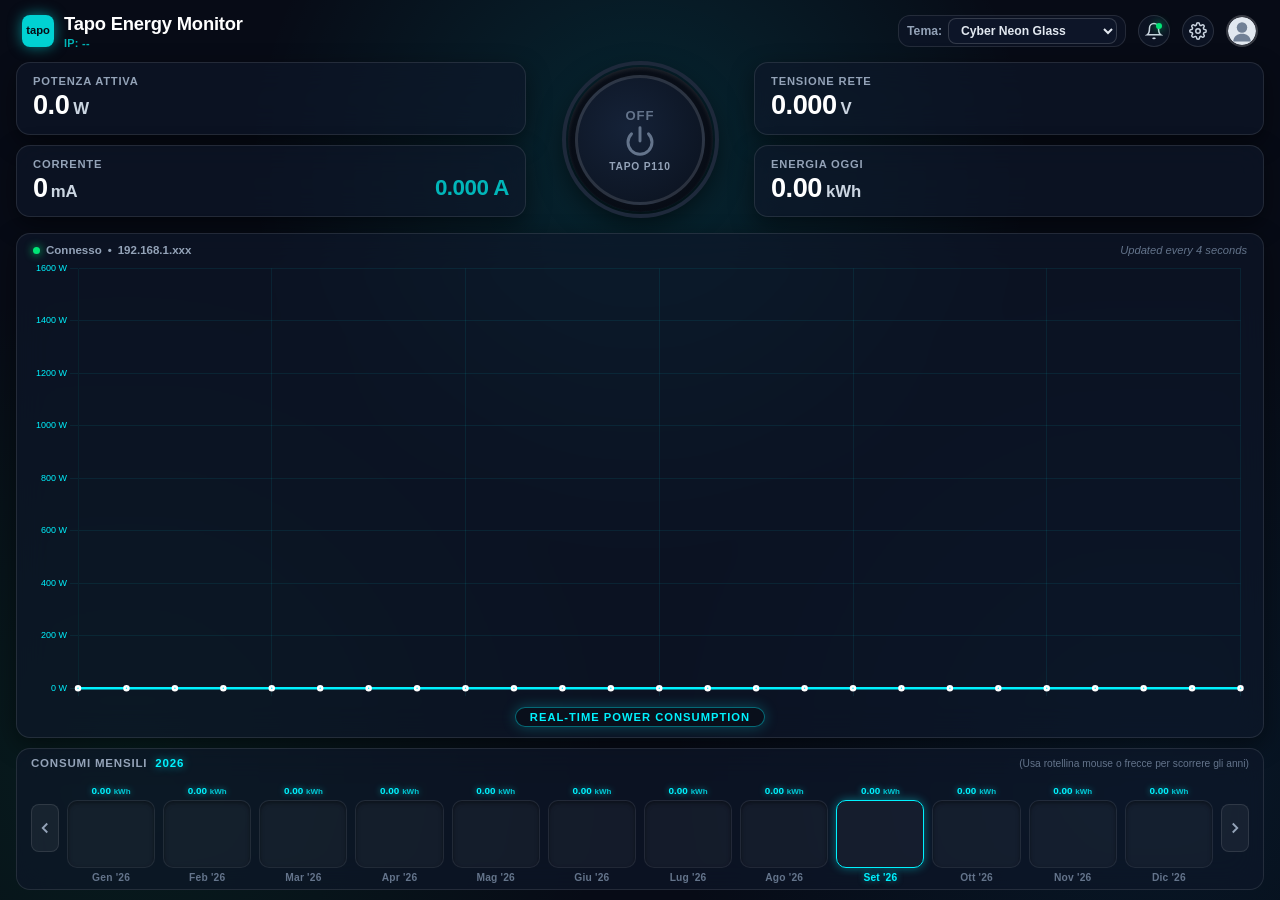
==== static/index.html @ 3bbeb575 "Prima versione del software" ====
<!DOCTYPE html>
<html lang="it">
<head>
  <meta charset="UTF-8">
  <meta name="viewport" content="width=device-width, initial-scale=1.0">
  <title>Tapo P110 Control Center</title>
  <link rel="icon" type="image/x-icon" href="/Icona/icon.ico">
  <!-- Base Layout & Reset Styles -->
  <link rel="stylesheet" href="/static/css/base.css">
  <!-- Active Dynamic Theme CSS -->
  <link id="themeStylesheet" rel="stylesheet" href="/static/css/theme-cyber.css">
  <script src="/static/js/chart.umd.min.js"></script>
</head>
<body data-theme="cyber">

  <!-- =========================================================================
       VIEW 1: CYBER NEON GLASSMORPHISM (Identico allo Screenshot 1)
       ========================================================================= -->
  <div id="view-cyber" class="theme-view active">
    <!-- Header -->
    <header class="cyber-header">
      <div class="cyber-brand">
        <div class="cyber-logo-badge">
          <svg viewBox="0 0 40 40" class="tapo-logo-svg">
            <rect width="40" height="40" rx="10" fill="#00d2d3"/>
            <text x="50%" y="58%" text-anchor="middle" fill="#070a14" font-family="'Segoe UI', sans-serif" font-weight="900" font-size="14">tapo</text>
          </svg>
        </div>
        <div class="cyber-brand-text">
          <h1 class="cyber-brand-title">Tapo Energy Monitor</h1>
          <span class="cyber-header-ip ip-text">IP: --</span>
        </div>
      </div>

      <div class="cyber-header-right">
        <!-- Theme Switcher -->
        <div class="theme-pill-select">
          <span>Tema:</span>
          <select class="select-theme-dropdown" data-role="theme-selector">
            <option value="cyber" selected>Cyber Neon Glass</option>
            <option value="fluent">Windows 11 Mica</option>
            <option value="cockpit">Pro Cockpit High-Tech</option>
          </select>
        </div>

        <!-- Notification Bell -->
        <div class="header-icon-btn" title="Notifiche">
          <svg width="18" height="18" viewBox="0 0 24 24" fill="none" stroke="currentColor" stroke-width="2">
            <path d="M18 8A6 6 0 0 0 6 8c0 7-3 9-3 9h18s-3-2-3-9"></path>
            <path d="M13.73 21a2 2 0 0 1-3.46 0"></path>
          </svg>
          <span class="cyber-bell-dot"></span>
        </div>

        <!-- Settings Cog -->
        <button class="header-icon-btn btn-trigger-settings" title="Impostazioni Presa Tapo">
          <svg width="18" height="18" viewBox="0 0 24 24" fill="none" stroke="currentColor" stroke-width="2">
            <circle cx="12" cy="12" r="3"></circle>
            <path d="M19.4 15a1.65 1.65 0 0 0 .33 1.82l.06.06a2 2 0 0 1 0 2.83 2 2 0 0 1-2.83 0l-.06-.06a1.65 1.65 0 0 0-1.82-.33 1.65 1.65 0 0 0-1 1.51V21a2 2 0 0 1-2 2 2 2 0 0 1-2-2v-.09A1.65 1.65 0 0 0 9 19.4a1.65 1.65 0 0 0-1.82.33l-.06.06a2 2 0 0 1-2.83 0 2 2 0 0 1 0-2.83l.06-.06a1.65 1.65 0 0 0 .33-1.82 1.65 1.65 0 0 0-1.51-1H3a2 2 0 0 1-2-2 2 2 0 0 1 2-2h.09A1.65 1.65 0 0 0 4.6 9a1.65 1.65 0 0 0-.33-1.82l-.06-.06a2 2 0 0 1 0-2.83 2 2 0 0 1 2.83 0l.06.06a1.65 1.65 0 0 0 1.82.33H9a1.65 1.65 0 0 0 1-1.51V3a2 2 0 0 1 2-2 2 2 0 0 1 2 2v.09a1.65 1.65 0 0 0 1 1.51 1.65 1.65 0 0 0 1.82-.33l.06-.06a2 2 0 0 1 2.83 0 2 2 0 0 1 0 2.83l-.06.06a1.65 1.65 0 0 0-.33 1.82V9a1.65 1.65 0 0 0 1.51 1H21a2 2 0 0 1 2 2 2 2 0 0 1-2 2h-.09a1.65 1.65 0 0 0-1.51 1z"></path>
          </svg>
        </button>

        <!-- User Avatar -->
        <div class="cyber-avatar-circle" title="Utente Tapo">
          <svg viewBox="0 0 32 32" width="28" height="28">
            <circle cx="16" cy="16" r="16" fill="#e2e8f0"/>
            <circle cx="16" cy="12" r="6" fill="#718096"/>
            <path d="M6 28 c0 -6 5 -9 10 -9 s10 3 10 9" fill="#718096"/>
          </svg>
        </div>
      </div>
    </header>

    <!-- Main Dashboard Container -->
    <div class="cyber-main-body">
      <!-- Top Control Row: 2 Cards Left, Center Big Power Knob, 2 Cards Right -->
      <section class="cyber-hero-row">
        <!-- Left 2 Cards Stacked -->
        <div class="cyber-metric-stack">
          <div class="cyber-card">
            <div class="cyber-card-label">POTENZA ATTIVA</div>
            <div class="cyber-card-val-row">
              <span class="cyber-card-number val-power">0.0</span>
              <span class="cyber-card-unit">W</span>
            </div>
          </div>
          <div class="cyber-card">
            <div class="cyber-card-label">CORRENTE</div>
            <div class="cyber-card-dual-row">
              <div class="cyber-card-half">
                <span class="cyber-card-number val-current-ma">0</span>
                <span class="cyber-card-unit">mA</span>
              </div>
              <div class="cyber-card-half cyber-card-half-right">
                <span class="cyber-card-number val-current-amp">0.000 A</span>
              </div>
            </div>
          </div>
        </div>

        <!-- Center Stage: Big Circular Neon Dial -->
        <div class="cyber-dial-container">
          <div class="cyber-dial-outer" id="cyberDialOuter">
            <div class="cyber-dial-glow-ring"></div>
            <button class="cyber-dial-btn btn-power-toggle" aria-label="Accendi Spegni Presa">
              <div class="cyber-dial-state-text power-state-label">OFF</div>
              <svg class="cyber-dial-power-svg" viewBox="0 0 24 24">
                <path d="M18.36 6.64a9 9 0 1 1-12.73 0"></path>
                <line x1="12" y1="2" x2="12" y2="12"></line>
              </svg>
              <div class="cyber-dial-device-name device-name-display">TAPO P110</div>
            </button>
          </div>
        </div>

        <!-- Right 2 Cards Stacked -->
        <div class="cyber-metric-stack">
          <div class="cyber-card">
            <div class="cyber-card-label">TENSIONE RETE</div>
            <div class="cyber-card-val-row">
              <span class="cyber-card-number val-voltage">0.000</span>
              <span class="cyber-card-unit">V</span>
            </div>
          </div>
          <div class="cyber-card">
            <div class="cyber-card-label">ENERGIA OGGI</div>
            <div class="cyber-card-val-row">
              <span class="cyber-card-number val-energy-today">0.00</span>
              <span class="cyber-card-unit">kWh</span>
            </div>
          </div>
        </div>
      </section>

      <!-- Middle: Real-time Fluorescent Undulating Waveform -->
      <section class="cyber-waveform-section">
        <div class="cyber-waveform-meta">
          <span class="cyber-sub-status"><span class="cyber-pulse-dot"></span> <span class="conn-text">Connesso</span> • <span class="ip-text">192.168.1.xxx</span></span>
          <span class="cyber-update-hint">Updated every 4 seconds</span>
        </div>
        <div class="cyber-chart-wrapper">
          <canvas id="cyberWaveformCanvas"></canvas>
        </div>
        <div class="cyber-badge-center-row">
          <div class="cyber-center-pill">REAL-TIME POWER CONSUMPTION</div>
        </div>
      </section>

      <!-- Bottom: 12-Month Glowing Glass Pillar Bar Chart -->
      <section class="cyber-months-section">
        <div class="cyber-months-top-row">
          <div class="cyber-months-title">
            <span>CONSUMI MENSILI</span>
            <span id="cyberYearDisplay">2026</span>
          </div>
          <span class="cyber-scroll-hint">(Usa rotellina mouse o frecce per scorrere gli anni)</span>
        </div>
        <div class="cyber-months-body">
          <button class="cyber-nav-chevron btn-cyber-year-prev" id="btnCyberYearPrev" title="Anno Precedente">
            <svg width="18" height="18" viewBox="0 0 24 24" fill="none" stroke="currentColor" stroke-width="2.5"><polyline points="15 18 9 12 15 6"></polyline></svg>
          </button>

          <div class="cyber-pillars-grid" id="cyberMonthPillars">
            <!-- 12 Months rendered dynamically via JS -->
          </div>

          <button class="cyber-nav-chevron btn-cyber-year-next" id="btnCyberYearNext" title="Anno Successivo">
            <svg width="18" height="18" viewBox="0 0 24 24" fill="none" stroke="currentColor" stroke-width="2.5"><polyline points="9 18 15 12 9 6"></polyline></svg>
          </button>
        </div>
      </section>
    </div>
  </div>


  <!-- =========================================================================
       VIEW 2: WINDOWS 11 FLUENT MICA (Identico allo Screenshot 2)
       ========================================================================= -->
  <div id="view-fluent" class="theme-view">
    <!-- Left Frosted Mica Sidebar -->
    <aside class="fluent-sidebar">
      <div class="fluent-sidebar-top">
        <div class="fluent-tapo-icon">
          <svg viewBox="0 0 32 32" width="24" height="24">
            <rect width="32" height="32" rx="8" fill="#00b4d8"/>
            <text x="50%" y="62%" text-anchor="middle" fill="#ffffff" font-family="'Segoe UI', sans-serif" font-weight="bold" font-size="11">tapo</text>
          </svg>
        </div>
        <div class="fluent-brand-text">
          <span class="fluent-brand-name">Tapo Energy Monitor</span>
          <span class="fluent-sidebar-ip ip-text">IP: --</span>
        </div>
      </div>

      <!-- Center Big Blue Concentric Power Dial -->
      <div class="fluent-power-dial-stage">
        <div class="fluent-power-button-outer" id="fluentPowerOuter">
          <div class="fluent-ring-glow"></div>
          <button class="fluent-power-btn btn-power-toggle" aria-label="Interruttore Principale Presa">
            <svg viewBox="0 0 24 24">
              <path d="M18.36 6.64a9 9 0 1 1-12.73 0"></path>
              <line x1="12" y1="2" x2="12" y2="12"></line>
            </svg>
          </button>
        </div>

        <div class="fluent-device-type">P110 - Presa Intelligente</div>
        <div class="fluent-power-status-title power-state-label-it">ACCESO</div>

        <!-- Windows 11 Fluent Pill Toggle Switch -->
        <div class="fluent-toggle-wrapper">
          <div class="fluent-switch-pill btn-power-toggle" id="fluentSwitchPill">
            <span class="fluent-switch-thumb"></span>
            <span class="fluent-switch-text" id="fluentSwitchText">OFF</span>
          </div>
        </div>
      </div>

      <div class="fluent-sidebar-footer">
        <span class="fluent-version-badge" id="fluentVersionBadge">v1.0.11</span>
      </div>
    </aside>

    <!-- Right Main Area -->
    <section class="fluent-main-panel">
      <!-- Top Device Info & Utility Bar -->
      <header class="fluent-top-bar">
        <div class="fluent-device-info">
          <div class="fluent-plug-icon-box">
            <svg viewBox="0 0 36 36" width="28" height="28">
              <circle cx="18" cy="18" r="16" fill="#f8fafc" stroke="#cbd5e1" stroke-width="1.5"/>
              <circle cx="13" cy="18" r="2.5" fill="#475569"/>
              <circle cx="23" cy="18" r="2.5" fill="#475569"/>
              <circle cx="18" cy="18" r="2.5" fill="#475569"/>
            </svg>
          </div>
          <div>
            <div class="fluent-device-header-title device-name-display">Tapo P110 - Salotto</div>
            <div class="fluent-conn-status">
              <span class="fluent-green-dot"></span>
              <span class="conn-text">Connesso</span>
              <span class="fluent-ip-badge ip-text">192.168.1.xxx</span>
            </div>
          </div>
        </div>

        <div class="fluent-top-actions">
          <!-- Theme Switcher -->
          <div class="fluent-theme-select-box">
            <select class="select-theme-dropdown" data-role="theme-selector">
              <option value="cyber">Cyber Neon</option>
              <option value="fluent" selected>Windows 11 Mica</option>
              <option value="cockpit">Pro Cockpit</option>
            </select>
          </div>

          <!-- Settings Cog (Lente di ingrandimento eliminata su richiesta dell'utente) -->
          <button class="fluent-icon-btn btn-trigger-settings" title="Impostazioni">
            <svg width="17" height="17" viewBox="0 0 24 24" fill="none" stroke="currentColor" stroke-width="2"><circle cx="12" cy="12" r="3"></circle><path d="M19.4 15a1.65 1.65 0 0 0 .33 1.82l.06.06a2 2 0 0 1 0 2.83 2 2 0 0 1-2.83 0l-.06-.06a1.65 1.65 0 0 0-1.82-.33 1.65 1.65 0 0 0-1 1.51V21a2 2 0 0 1-2 2 2 2 0 0 1-2-2v-.09A1.65 1.65 0 0 0 9 19.4a1.65 1.65 0 0 0-1.82.33l-.06.06a2 2 0 0 1-2.83 0 2 2 0 0 1 0-2.83l.06-.06a1.65 1.65 0 0 0 .33-1.82 1.65 1.65 0 0 0-1.51-1H3a2 2 0 0 1-2-2 2 2 0 0 1 2-2h.09A1.65 1.65 0 0 0 4.6 9a1.65 1.65 0 0 0-.33-1.82l-.06-.06a2 2 0 0 1 0-2.83 2 2 0 0 1 2.83 0l.06.06a1.65 1.65 0 0 0 1.82.33H9a1.65 1.65 0 0 0 1-1.51V3a2 2 0 0 1 2-2 2 2 0 0 1 2 2v.09a1.65 1.65 0 0 0 1 1.51 1.65 1.65 0 0 0 1.82-.33l.06-.06a2 2 0 0 1 2.83 0 2 2 0 0 1 0 2.83l-.06.06a1.65 1.65 0 0 0-.33 1.82V9a1.65 1.65 0 0 0 1.51 1H21a2 2 0 0 1 2 2 2 2 0 0 1-2 2h-.09a1.65 1.65 0 0 0-1.51 1z"></path></svg>
          </button>
          <div class="fluent-user-avatar" title="Profilo Utente">
            <svg viewBox="0 0 32 32" width="28" height="28"><circle cx="16" cy="16" r="15" fill="#3b82f6"/><path d="M10 24 c0 -4 3 -6 6 -6 s6 2 6 6" fill="#ffffff"/><circle cx="16" cy="12" r="4" fill="#ffffff"/></svg>
          </div>
        </div>
      </header>

      <!-- Row 1: 4 Horizontal Compact Cards Side-By-Side -->
      <div class="fluent-cards-row">
        <!-- Potenza Attiva con Micro Sparkline -->
        <div class="fluent-card fluent-card-power">
          <div class="fluent-card-header">
            <div class="fluent-card-title">
              <svg width="14" height="14" viewBox="0 0 24 24" fill="none" stroke="currentColor"><polygon points="13 2 3 14 12 14 11 22 21 10 12 10 13 2"></polygon></svg>
              Potenza Attiva
            </div>
            <div class="fluent-sparkle-badge">⚡</div>
          </div>
          <div class="fluent-card-value-box">
            <span class="fluent-card-number val-power">0.00</span>
            <span class="fluent-card-unit">W</span>
          </div>
          <div class="fluent-sparkline-row">
            <span class="fluent-sparkline-label">Tenda live</span>
            <div class="fluent-sparkline-container">
              <canvas id="fluentSparklineCanvas" width="90" height="20"></canvas>
            </div>
          </div>
        </div>

        <!-- Tensione -->
        <div class="fluent-card">
          <div class="fluent-card-header">
            <div class="fluent-card-title">
              <svg width="14" height="14" viewBox="0 0 24 24" fill="none" stroke="currentColor"><polygon points="13 2 3 14 12 14 11 22 21 10 12 10 13 2"></polygon></svg>
              Tensione
            </div>
            <div class="fluent-info-badge">ℹ️</div>
          </div>
          <div class="fluent-card-value-box">
            <span class="fluent-card-number val-voltage">0.000</span>
            <span class="fluent-card-unit">V</span>
          </div>
        </div>

        <!-- Corrente (Doppio valore mA + A) -->
        <div class="fluent-card">
          <div class="fluent-card-header">
            <div class="fluent-card-title">
              <svg width="14" height="14" viewBox="0 0 24 24" fill="none" stroke="currentColor"><path d="M22 12h-4l-3 9L9 3l-3 9H2"></path></svg>
              Corrente
            </div>
            <div class="fluent-sparkle-badge">⚡</div>
          </div>
          <div class="fluent-card-value-box">
            <span class="fluent-card-number val-current-ma">0.0</span>
            <span class="fluent-card-unit">mA</span>
          </div>
          <div class="fluent-card-subtext val-current-amp">0.000 A</div>
        </div>

        <!-- Totale Oggi -->
        <div class="fluent-card">
          <div class="fluent-card-header">
            <div class="fluent-card-title">
              <svg width="14" height="14" viewBox="0 0 24 24" fill="none" stroke="currentColor"><rect x="2" y="7" width="20" height="14" rx="2" ry="2"></rect><path d="M16 21V5a2 2 0 0 0-2-2h-4a2 2 0 0 0-2 2v16"></path></svg>
              Totale Oggi
            </div>
            <div class="fluent-info-badge">ℹ️</div>
          </div>
          <div class="fluent-card-value-box">
            <span class="fluent-card-number val-energy-today">0.00</span>
            <span class="fluent-card-unit">kWh</span>
          </div>
          <div class="fluent-card-subtext">Aggiornato in tempo reale</div>
        </div>
      </div>

      <!-- Row 2: Grafico Potenza Istantanea (W) -->
      <div class="fluent-chart-box">
        <div class="fluent-chart-header">
          <span class="fluent-chart-title">Grafico Potenza Istantanea (W)</span>
          <span class="fluent-live-tag"><span class="fluent-blue-dot"></span> Live</span>
        </div>
        <div class="fluent-canvas-wrapper">
          <canvas id="fluentLiveChartCanvas"></canvas>
        </div>
      </div>

      <!-- Row 3: Storico Consumo Mensile Giorno per Giorno -->
      <div class="fluent-chart-box fluent-monthly-box">
        <div class="fluent-monthly-header">
          <div>
            <div class="fluent-chart-title">Storico Consumo Mensile</div>
            <div class="fluent-monthly-meta">Giorno per giorno • <span id="fluentMonthSummaryText">0.0 kWh (media 0.00 kWh/g)</span></div>
          </div>

          <div class="fluent-month-nav">
            <button class="fluent-nav-btn btn-month-prev" id="fluentBtnPrev">‹ Gennaio</button>
            <span class="fluent-month-current" id="fluentCurrentMonthText">Febbraio 2026</span>
            <button class="fluent-nav-btn btn-month-next" id="fluentBtnNext">Marzo ›</button>
          </div>
        </div>
        <div class="fluent-canvas-wrapper-monthly">
          <canvas id="fluentMonthlyChartCanvas"></canvas>
        </div>
      </div>
    </section>
  </div>


  <!-- =========================================================================
       VIEW 3: PRO COCKPIT / INDUSTRIAL HIGH-TECH (Valori SOPRA ai v-meter)
       ========================================================================= -->
  <div id="view-cockpit" class="theme-view">
    <!-- Header -->
    <header class="cockpit-top-bar">
      <div class="cockpit-header-left">
        <span class="cockpit-telemetry-badge">TELEMETRY</span>
        <span class="cockpit-brand-title">Tapo Energy Monitor</span>
        <span class="cockpit-ip-display ip-text">IP: 192.168.1.xxx</span>
      </div>

      <div class="cockpit-header-right">
        <div class="cockpit-select-box">
          <span class="cockpit-label">THEME:</span>
          <select class="select-theme-dropdown" data-role="theme-selector">
            <option value="cyber">Cyber Neon</option>
            <option value="fluent">Windows 11 Mica</option>
            <option value="cockpit" selected>Pro Cockpit</option>
          </select>
        </div>

        <button class="cockpit-tool-btn btn-trigger-settings" title="Configuration Settings">
          <svg width="16" height="16" viewBox="0 0 24 24" fill="none" stroke="currentColor" stroke-width="2"><circle cx="12" cy="12" r="3"></circle><path d="M19.4 15a1.65 1.65 0 0 0 .33 1.82l.06.06a2 2 0 0 1 0 2.83 2 2 0 0 1-2.83 0l-.06-.06a1.65 1.65 0 0 0-1.82-.33 1.65 1.65 0 0 0-1 1.51V21a2 2 0 0 1-2 2 2 2 0 0 1-2-2v-.09A1.65 1.65 0 0 0 9 19.4a1.65 1.65 0 0 0-1.82.33l-.06.06a2 2 0 0 1-2.83 0 2 2 0 0 1 0-2.83l.06-.06a1.65 1.65 0 0 0 .33-1.82 1.65 1.65 0 0 0-1.51-1H3a2 2 0 0 1-2-2 2 2 0 0 1 2-2h.09A1.65 1.65 0 0 0 4.6 9a1.65 1.65 0 0 0-.33-1.82l-.06-.06a2 2 0 0 1 0-2.83 2 2 0 0 1 2.83 0l.06.06a1.65 1.65 0 0 0 1.82.33H9a1.65 1.65 0 0 0 1-1.51V3a2 2 0 0 1 2-2 2 2 0 0 1 2 2v.09a1.65 1.65 0 0 0 1 1.51 1.65 1.65 0 0 0 1.82-.33l.06-.06a2 2 0 0 1 2.83 0 2 2 0 0 1 0 2.83l-.06.06a1.65 1.65 0 0 0-.33 1.82V9a1.65 1.65 0 0 0 1.51 1H21a2 2 0 0 1 2 2 2 2 0 0 1-2 2h-.09a1.65 1.65 0 0 0-1.51 1z"></path></svg>
        </button>
      </div>
    </header>

    <!-- Top Row: Radial Semi-Circular Gauges + Center Turbine Power Dial -->
    <div class="cockpit-gauges-row">
      <!-- Gauge 1: Potenza Attiva (Valori SOPRA al v-meter) -->
      <div class="cockpit-gauge-card">
        <div class="cockpit-gauge-title">Potenza Attiva</div>
        <div class="cockpit-gauge-val-box">
          <div class="cockpit-gauge-num val-power">0</div>
          <div class="cockpit-gauge-unit">W</div>
        </div>
        <div class="cockpit-semi-gauge">
          <svg viewBox="0 0 140 85" class="gauge-svg">
            <path d="M 16 75 A 54 54 0 0 1 124 75" fill="none" stroke="#252a38" stroke-width="11" stroke-linecap="round"/>
            <path id="cockpitArcPower" d="M 16 75 A 54 54 0 0 1 124 75" fill="none" stroke="#10b981" stroke-width="11" stroke-dasharray="170" stroke-dashoffset="50" stroke-linecap="round"/>
          </svg>
        </div>
      </div>

      <!-- Gauge 2: Tensione Rete (Valori SOPRA al v-meter) -->
      <div class="cockpit-gauge-card">
        <div class="cockpit-gauge-title">Tensione Rete</div>
        <div class="cockpit-gauge-val-box">
          <div class="cockpit-gauge-num val-voltage">0.000</div>
          <div class="cockpit-gauge-unit">V</div>
        </div>
        <div class="cockpit-semi-gauge">
          <svg viewBox="0 0 140 85" class="gauge-svg">
            <path d="M 16 75 A 54 54 0 0 1 124 75" fill="none" stroke="#252a38" stroke-width="11" stroke-linecap="round"/>
            <path id="cockpitArcVoltage" d="M 16 75 A 54 54 0 0 1 124 75" fill="none" stroke="#10b981" stroke-width="11" stroke-dasharray="170" stroke-dashoffset="25" stroke-linecap="round"/>
          </svg>
        </div>
      </div>

      <!-- Center Industrial Turbine Power Dial With Sunburst Flare & Notched Ticks -->
      <div class="cockpit-turbine-center">
        <!-- Sunburst rays glow effect -->
        <div class="cockpit-sunburst-flare"></div>
        <div class="cockpit-turbine-dial" id="cockpitTurbineDial">
          <!-- Circumferential notched ring of tick marks -->
          <svg class="cockpit-ticks-svg" viewBox="0 0 160 160">
            <circle cx="80" cy="80" r="72" fill="none" stroke="rgba(245, 158, 11, 0.25)" stroke-width="2"/>
            <circle class="cockpit-ticks-circle" cx="80" cy="80" r="68" fill="none" stroke="#f59e0b" stroke-width="6" stroke-dasharray="2 7" stroke-linecap="butt"/>
            <circle cx="80" cy="80" r="63" fill="none" stroke="#d97706" stroke-width="1.5"/>
          </svg>
          <button class="cockpit-dial-btn btn-power-toggle" aria-label="Master Power Control">
            <svg class="cockpit-power-svg" viewBox="0 0 24 24">
              <path d="M18.36 6.64a9 9 0 1 1-12.73 0"></path>
              <line x1="12" y1="2" x2="12" y2="12"></line>
            </svg>
            <div class="cockpit-dial-label">POWER<br>CONTROL</div>
          </button>
        </div>
      </div>

      <!-- Gauge 3: Corrente (Valori in mA e Ampere SOPRA al v-meter) -->
      <div class="cockpit-gauge-card">
        <div class="cockpit-gauge-title">Corrente</div>
        <div class="cockpit-gauge-val-box">
          <div class="cockpit-gauge-num val-current-ma">0</div>
          <div class="cockpit-gauge-unit">mA <span class="cockpit-amp-tag val-current-amp">0.000 A</span></div>
        </div>
        <div class="cockpit-semi-gauge">
          <svg viewBox="0 0 140 85" class="gauge-svg">
            <path d="M 16 75 A 54 54 0 0 1 124 75" fill="none" stroke="#252a38" stroke-width="11" stroke-linecap="round"/>
            <path id="cockpitArcCurrent" d="M 16 75 A 54 54 0 0 1 124 75" fill="none" stroke="#f59e0b" stroke-width="11" stroke-dasharray="170" stroke-dashoffset="65" stroke-linecap="round"/>
          </svg>
        </div>
      </div>

      <!-- Gauge 4: Energia Oggi (Valori SOPRA al v-meter) -->
      <div class="cockpit-gauge-card">
        <div class="cockpit-gauge-title">Energia Oggi</div>
        <div class="cockpit-gauge-val-box">
          <div class="cockpit-gauge-num val-energy-today">0.00</div>
          <div class="cockpit-gauge-unit">kWh</div>
        </div>
        <div class="cockpit-semi-gauge">
          <svg viewBox="0 0 140 85" class="gauge-svg">
            <path d="M 16 75 A 54 54 0 0 1 124 75" fill="none" stroke="#252a38" stroke-width="11" stroke-linecap="round"/>
            <path id="cockpitArcEnergy" d="M 16 75 A 54 54 0 0 1 124 75" fill="none" stroke="#10b981" stroke-width="11" stroke-dasharray="170" stroke-dashoffset="35" stroke-linecap="round"/>
          </svg>
        </div>
      </div>
    </div>

    <!-- Middle: Dynamic Waveform Oscilloscope Screen -->
    <div class="cockpit-waveform-card">
      <div class="cockpit-card-title">Dynamic Waveform</div>
      <div class="cockpit-oscilloscope-screen">
        <canvas id="cockpitOscilloscopeCanvas"></canvas>
      </div>
    </div>

    <!-- Bottom: Monthly Energy Analytics Telemetry Bars + Month Selector -->
    <div class="cockpit-analytics-card">
      <div class="cockpit-card-title">
        Monthly Energy Analytics — <span id="cockpitCurrentMonthYearDisplay" style="color: #10b981; font-weight: 800;">Settembre 2026</span>
        <span style="font-size: 0.65rem; color: #6b7280; font-weight: normal; margin-left: auto;">(Usa rotellina mouse o frecce per scorrere i mesi)</span>
      </div>
      
      <!-- Horizontal Telemetry Progress / Level Bars con valori REALI -->
      <div class="cockpit-bars-stack">
        <div class="cockpit-bar-row">
          <span class="cockpit-bar-label">Total monthly consumption</span>
          <div class="cockpit-bar-track"><div class="cockpit-bar-fill" id="cockpitBarTotal" style="width: 0%;"></div></div>
          <span class="cockpit-bar-val" id="cockpitValTotal">0.0 kWh</span>
        </div>
        <div class="cockpit-bar-row">
          <span class="cockpit-bar-label">Daily average load</span>
          <div class="cockpit-bar-track"><div class="cockpit-bar-fill" id="cockpitBarDailyAvg" style="width: 0%;"></div></div>
          <span class="cockpit-bar-val" id="cockpitValDailyAvg">0.00 kWh/d</span>
        </div>
        <div class="cockpit-bar-row">
          <span class="cockpit-bar-label">Peak day consumption</span>
          <div class="cockpit-bar-track"><div class="cockpit-bar-fill" id="cockpitBarPeak" style="width: 0%;"></div></div>
          <span class="cockpit-bar-val" id="cockpitValPeak">0.00 kWh</span>
        </div>
        <div class="cockpit-bar-row">
          <span class="cockpit-bar-label">Monthly quota efficiency</span>
          <div class="cockpit-bar-track"><div class="cockpit-bar-fill" id="cockpitBarQuota" style="width: 0%;"></div></div>
          <span class="cockpit-bar-val" id="cockpitValQuota">0%</span>
        </div>
      </div>

      <!-- Month Navigation Buttons Bar -->
      <div class="cockpit-months-bar">
        <button class="cockpit-arrow-btn btn-month-prev" id="btnCockpitPrevMonth" title="Mese/Anno Precedente">‹</button>
        <div class="cockpit-month-buttons-list" id="cockpitMonthButtonsList">
          <!-- 12 Months rendered via JS -->
        </div>
        <button class="cockpit-arrow-btn btn-month-next" id="btnCockpitNextMonth" title="Mese/Anno Successivo">›</button>
      </div>
    </div>
  </div>


  <!-- =========================================================================
       SETTINGS MODAL (Profili, Opzioni Windows, Tray & Gadget)
       ========================================================================= -->
  <div class="modal-backdrop" id="settingsModal">
    <div class="modal-card">
      <div class="modal-header">
        <h3 class="modal-title">Configurazione Tapo P110 & Profili</h3>
        <button class="btn-icon" id="btnCloseSettings">✕</button>
      </div>
      <div class="modal-body">
        
        <!-- 3 PULSANTI DI GESTIONE PROFILO (RICHIESTI DALL'UTENTE) -->
        <div class="settings-profile-toolbar">
          <button type="button" class="btn-profile-tool btn-reset-demo" id="btnResetDemo" title="Svuota tutti i campi e attiva la modalità dimostrativa">
            <svg width="15" height="15" viewBox="0 0 24 24" fill="none" stroke="currentColor" stroke-width="2">
              <polyline points="3 6 5 6 21 6"></polyline>
              <path d="M19 6v14a2 2 0 0 1-2 2H7a2 2 0 0 1-2-2V6m3 0V4a2 2 0 0 1 2-2h4a2 2 0 0 1 2 2v2"></path>
            </svg>
            <span>Svuota Campi & Abilita Demo</span>
          </button>

          <button type="button" class="btn-profile-tool btn-export-profile" id="btnExportProfile" title="Salva le credenziali e la cronologia consumi in un file settings.json">
            <svg width="15" height="15" viewBox="0 0 24 24" fill="none" stroke="currentColor" stroke-width="2">
              <path d="M21 15v4a2 2 0 0 1-2 2H5a2 2 0 0 1-2-2v-4"></path>
              <polyline points="7 10 12 15 17 10"></polyline>
              <line x1="12" y1="15" x2="12" y2="3"></line>
            </svg>
            <span>Salva Profilo</span>
          </button>

          <button type="button" class="btn-profile-tool btn-import-profile" id="btnImportProfile" title="Carica un file settings.json e ripristina credenziali e cronologia">
            <svg width="15" height="15" viewBox="0 0 24 24" fill="none" stroke="currentColor" stroke-width="2">
              <path d="M21 15v4a2 2 0 0 1-2 2H5a2 2 0 0 1-2-2v-4"></path>
              <polyline points="17 8 12 3 7 8"></polyline>
              <line x1="12" y1="3" x2="12" y2="15"></line>
            </svg>
            <span>Carica Profilo</span>
          </button>
          <!-- Hidden file input for loading profile from any folder on PC -->
          <input type="file" id="fileProfileInput" accept=".json" style="display: none;">
        </div>

        <div class="settings-divider"></div>

        <div class="form-group">
          <label>Indirizzo IP Presa Tapo (nella tua rete locale)</label>
          <input type="text" id="inputIp" class="form-control" placeholder="Es. 192.168.1.100">
        </div>
        <div class="form-group">
          <label>Email Account TP-Link / Tapo</label>
          <input type="email" id="inputEmail" class="form-control" placeholder="es. nome@dominio.com">
        </div>
        <div class="form-group">
          <label>Password Account Tapo</label>
          <input type="password" id="inputPassword" class="form-control" placeholder="Inserisci password">
        </div>
        <div class="form-group">
          <label>Nome Personalizzato Dispositivo</label>
          <input type="text" id="inputDeviceName" class="form-control" placeholder="Tapo P110">
        </div>
        <div class="form-group">
          <label class="checkbox-row">
            <input type="checkbox" id="checkDemoMode">
            <span>Modalità Simulazione / Demo (Disattivata quando si carica un profilo)</span>
          </label>
        </div>

        <div class="settings-divider"></div>

        <!-- OPZIONI AGGIUNTIVE: Figura 4 & Gadget Desktop -->
        <div class="settings-options-section">
          <div class="settings-options-title">Integrazione Sistema & Tray</div>
          <div class="settings-options-grid">
            <label class="modern-checkbox-row">
              <input type="checkbox" id="checkMinimizeTray">
              <span class="custom-checkbox-box"></span>
              <span class="checkbox-label-text">Minimizza in tray invece di chiudere</span>
            </label>
            <label class="modern-checkbox-row">
              <input type="checkbox" id="checkMinimizeStart">
              <span class="custom-checkbox-box"></span>
              <span class="checkbox-label-text">Minimizza all'avvio</span>
            </label>
            <label class="modern-checkbox-row">
              <input type="checkbox" id="checkStartWindows">
              <span class="custom-checkbox-box"></span>
              <span class="checkbox-label-text">Avvia con Windows</span>
            </label>
            <label class="modern-checkbox-row">
              <input type="checkbox" id="checkShowGadget">
              <span class="custom-checkbox-box"></span>
              <span class="checkbox-label-text">Mostra Gadget Desktop compatto (Pulsante & Assorbimenti)</span>
            </label>
          </div>
        </div>

        <div class="settings-info-alert">
          <strong>ℹ️ Requisito App Tapo:</strong><br>
          Assicurati che nell'app Tapo sullo smartphone (scheda <strong>"Io" &gt; "Servizi di terze parti"</strong>) sia attivata la voce <strong>"Compatibilità con terze parti"</strong>.
        </div>
      </div>
      <div class="modal-footer">
        <button class="btn-secondary" id="btnCancelSettings">Annulla</button>
        <button class="btn-primary" id="btnSaveSettings">Salva e Connetti</button>
      </div>
    </div>
  </div>

  <!-- Notification Toast -->
  <div id="appToast" class="app-toast"></div>

  <!-- Scripts -->
  <script src="/static/js/app.js"></script>
</body>
</html>
---- static/css/base.css ----
/* ==========================================================================
   Tapo P110 Control Center — Base CSS & Common Framework
   Zero-Scroll Architecture & Theme View Switcher
   ========================================================================== */

* {
  margin: 0;
  padding: 0;
  box-sizing: border-box;
}

html, body {
  width: 100%;
  height: 100vh;
  max-height: 100vh;
  overflow: hidden;
  font-family: 'Segoe UI Variable', 'Segoe UI', -apple-system, BlinkMacSystemFont, Roboto, sans-serif;
  user-select: none;
  background: #060913;
  color: #f1f5f9;
}

/* Theme View Switcher */
.theme-view {
  display: none !important;
  width: 100%;
  height: 100vh;
  max-height: 100vh;
  overflow: hidden;
}

.theme-view.active {
  display: flex !important;
  flex-direction: column;
}

#view-fluent.active {
  display: flex !important;
  flex-direction: row;
}

/* Common Dropdown Theme Selector */
.select-theme-dropdown {
  background: rgba(15, 23, 42, 0.85);
  color: #e2e8f0;
  border: 1px solid rgba(255, 255, 255, 0.16);
  border-radius: 8px;
  padding: 4px 8px;
  font-size: 0.76rem;
  font-weight: 600;
  cursor: pointer;
  outline: none;
  transition: all 0.2s ease;
}

.select-theme-dropdown:hover, .select-theme-dropdown:focus {
  border-color: #38bdf8;
  box-shadow: 0 0 10px rgba(56, 189, 248, 0.3);
}

.select-theme-dropdown option {
  background: #0f172a;
  color: #f8fafc;
}

/* Common Modal Styles */
.modal-backdrop {
  position: fixed;
  inset: 0;
  background: rgba(0, 0, 0, 0.75);
  backdrop-filter: blur(12px);
  display: flex;
  align-items: center;
  justify-content: center;
  z-index: 9999;
  opacity: 0;
  visibility: hidden;
  transition: opacity 0.25s ease, visibility 0.25s ease;
}

.modal-backdrop.open {
  opacity: 1;
  visibility: visible;
}

.modal-card {
  width: 92%;
  max-width: 580px;
  background: #0f172a;
  border: 1px solid rgba(255, 255, 255, 0.14);
  border-radius: 18px;
  box-shadow: 0 25px 60px rgba(0, 0, 0, 0.85);
  display: flex;
  flex-direction: column;
  overflow: hidden;
  animation: modalPop 0.25s cubic-bezier(0.16, 1, 0.3, 1);
}

@keyframes modalPop {
  0% { transform: scale(0.92); opacity: 0; }
  100% { transform: scale(1); opacity: 1; }
}

.modal-header {
  display: flex;
  align-items: center;
  justify-content: space-between;
  padding: 16px 20px;
  border-bottom: 1px solid rgba(255, 255, 255, 0.08);
  background: rgba(255, 255, 255, 0.02);
}

.modal-title {
  font-size: 1.05rem;
  font-weight: 700;
  color: #f8fafc;
}

.btn-icon {
  background: none;
  border: none;
  color: #94a3b8;
  font-size: 1.1rem;
  cursor: pointer;
  padding: 4px 8px;
  border-radius: 6px;
  transition: all 0.15s ease;
}

.btn-icon:hover {
  background: rgba(255, 255, 255, 0.1);
  color: #ffffff;
}

.modal-body {
  padding: 18px 22px;
  display: flex;
  flex-direction: column;
  gap: 12px;
  max-height: 80vh;
  overflow-y: auto;
}

/* SETTINGS PROFILE TOOLBAR (3 BUTTONS) */
.settings-profile-toolbar {
  display: grid;
  grid-template-columns: 1fr 1fr 1fr;
  gap: 8px;
  margin-bottom: 4px;
}

.btn-profile-tool {
  display: flex;
  flex-direction: column;
  align-items: center;
  justify-content: center;
  gap: 6px;
  padding: 10px 6px;
  border-radius: 10px;
  font-size: 0.72rem;
  font-weight: 700;
  cursor: pointer;
  transition: all 0.2s ease;
  text-align: center;
  border: 1px solid transparent;
}

.btn-reset-demo {
  background: rgba(239, 68, 68, 0.12);
  border-color: rgba(239, 68, 68, 0.35);
  color: #fca5a5;
}
.btn-reset-demo:hover {
  background: rgba(239, 68, 68, 0.25);
  border-color: #ef4444;
  color: #ffffff;
  transform: translateY(-1px);
}

.btn-export-profile {
  background: rgba(16, 185, 129, 0.12);
  border-color: rgba(16, 185, 129, 0.35);
  color: #6ee7b7;
}
.btn-export-profile:hover {
  background: rgba(16, 185, 129, 0.25);
  border-color: #10b981;
  color: #ffffff;
  transform: translateY(-1px);
}

.btn-import-profile {
  background: rgba(14, 165, 233, 0.12);
  border-color: rgba(14, 165, 233, 0.35);
  color: #7dd3fc;
}
.btn-import-profile:hover {
  background: rgba(14, 165, 233, 0.25);
  border-color: #0ea5e9;
  color: #ffffff;
  transform: translateY(-1px);
}

.settings-divider {
  height: 1px;
  background: rgba(255, 255, 255, 0.08);
  margin: 4px 0;
}

.form-group {
  display: flex;
  flex-direction: column;
  gap: 5px;
}

.form-group label {
  font-size: 0.78rem;
  font-weight: 600;
  color: #94a3b8;
}

.form-control {
  background: rgba(15, 23, 42, 0.8);
  border: 1px solid rgba(255, 255, 255, 0.14);
  border-radius: 8px;
  padding: 8px 12px;
  color: #ffffff;
  font-size: 0.88rem;
  outline: none;
  transition: border-color 0.2s;
}

.form-control:focus {
  border-color: #38bdf8;
  box-shadow: 0 0 10px rgba(56, 189, 248, 0.25);
}

.checkbox-row {
  display: flex;
  align-items: center;
  gap: 8px;
  cursor: pointer;
  font-size: 0.82rem;
  color: #cbd5e1;
}

.settings-info-alert {
  background: rgba(14, 165, 233, 0.08);
  border: 1px solid rgba(14, 165, 233, 0.2);
  border-radius: 10px;
  padding: 10px 14px;
  font-size: 0.78rem;
  color: #94a3b8;
  line-height: 1.4;
}

.settings-info-alert strong {
  color: #38bdf8;
}

.modal-footer {
  display: flex;
  justify-content: flex-end;
  gap: 10px;
  padding: 14px 20px;
  border-top: 1px solid rgba(255, 255, 255, 0.08);
  background: rgba(255, 255, 255, 0.02);
}

.btn-secondary {
  background: rgba(255, 255, 255, 0.08);
  color: #cbd5e1;
  border: none;
  padding: 8px 16px;
  border-radius: 8px;
  font-size: 0.82rem;
  font-weight: 600;
  cursor: pointer;
  transition: all 0.2s;
}

.btn-secondary:hover {
  background: rgba(255, 255, 255, 0.15);
  color: #ffffff;
}

.btn-primary {
  background: linear-gradient(135deg, #0ea5e9, #2563eb);
  color: #ffffff;
  border: none;
  padding: 8px 18px;
  border-radius: 8px;
  font-size: 0.82rem;
  font-weight: 700;
  cursor: pointer;
  box-shadow: 0 4px 14px rgba(14, 165, 233, 0.4);
  transition: all 0.2s;
}

.btn-primary:hover {
  filter: brightness(1.1);
  transform: translateY(-1px);
}

/* Toast Notification */
.app-toast {
  position: fixed;
  top: 16px;
  left: 50%;
  transform: translateX(-50%) translateY(-30px);
  background: rgba(15, 23, 42, 0.95);
  border: 1px solid #38bdf8;
  color: #ffffff;
  padding: 8px 18px;
  border-radius: 20px;
  font-size: 0.82rem;
  font-weight: 600;
  box-shadow: 0 10px 25px rgba(0, 0, 0, 0.6), 0 0 15px rgba(56, 189, 248, 0.4);
  z-index: 10000;
  opacity: 0;
  pointer-events: none;
  transition: all 0.3s cubic-bezier(0.16, 1, 0.3, 1);
}

.app-toast.show {
  transform: translateX(-50%) translateY(0);
  opacity: 1;
}

/* Opzioni di Esecuzione & Integrazione Windows (Figura 4) */
.settings-options-section {
  display: flex;
  flex-direction: column;
  gap: 10px;
}

.settings-options-title {
  font-size: 0.78rem;
  font-weight: 700;
  color: #94a3b8;
  text-transform: uppercase;
  letter-spacing: 0.5px;
}

.settings-options-grid {
  display: flex;
  flex-direction: column;
  gap: 10px;
}

.modern-checkbox-row {
  display: flex;
  align-items: center;
  gap: 10px;
  cursor: pointer;
  user-select: none;
  font-size: 0.84rem;
  color: #e2e8f0;
}

.modern-checkbox-row input[type="checkbox"] {
  display: none;
}

.custom-checkbox-box {
  width: 20px;
  height: 20px;
  border-radius: 6px;
  background: rgba(15, 23, 42, 0.9);
  border: 1.5px solid rgba(255, 255, 255, 0.25);
  display: flex;
  align-items: center;
  justify-content: center;
  flex-shrink: 0;
  transition: all 0.2s ease;
}

.custom-checkbox-box::after {
  content: '';
  width: 5px;
  height: 9px;
  border: solid #ffffff;
  border-width: 0 2px 2px 0;
  transform: rotate(45deg) translate(-0.5px, -0.5px) scale(0);
  opacity: 0;
  transition: all 0.2s cubic-bezier(0.175, 0.885, 0.32, 1.275);
}

.modern-checkbox-row input[type="checkbox"]:checked + .custom-checkbox-box {
  background: #0284c7;
  border-color: #38bdf8;
  box-shadow: 0 0 10px rgba(14, 165, 233, 0.45);
}

.modern-checkbox-row input[type="checkbox"]:checked + .custom-checkbox-box::after {
  transform: rotate(45deg) translate(-0.5px, -0.5px) scale(1);
  opacity: 1;
}

.modern-checkbox-row:hover .custom-checkbox-box {
  border-color: #38bdf8;
}

.checkbox-label-text {
  font-size: 0.84rem;
  font-weight: 500;
  color: #f1f5f9;
}
---- static/css/theme-cyber.css ----
/* ==========================================================================
   THEME 1: CYBER NEON GLASSMORPHISM (100% Fedele allo Screenshot 1)
   ========================================================================== */

#view-cyber {
  background-color: #070b16;
  background-image: 
    radial-gradient(circle at 50% 18%, rgba(0, 242, 254, 0.12) 0%, transparent 40%),
    radial-gradient(circle at 10% 85%, rgba(0, 230, 118, 0.08) 0%, transparent 35%),
    radial-gradient(circle at 90% 85%, rgba(14, 165, 233, 0.08) 0%, transparent 35%);
  color: #f1f5f9;
  display: flex;
  flex-direction: column;
  padding: 10px 16px;
  gap: 10px;
}

/* Header */
.cyber-header {
  display: flex;
  align-items: center;
  justify-content: space-between;
  padding: 4px 6px;
  height: 42px;
  flex-shrink: 0;
}

.cyber-brand {
  display: flex;
  align-items: center;
  gap: 10px;
}

.cyber-logo-badge {
  width: 32px;
  height: 32px;
  display: flex;
  align-items: center;
  justify-content: center;
  border-radius: 9px;
  box-shadow: 0 0 14px rgba(0, 210, 211, 0.6);
}

.tapo-logo-svg {
  width: 32px;
  height: 32px;
}

.cyber-brand-title {
  font-size: 1.15rem;
  font-weight: 700;
  color: #ffffff;
  letter-spacing: -0.2px;
  margin: 0;
  line-height: 1.2;
}

.cyber-brand-text {
  display: flex;
  flex-direction: column;
  gap: 1px;
}

.cyber-header-ip {
  font-size: 0.68rem;
  font-weight: 600;
  color: #00d2d3;
  letter-spacing: 0.3px;
  opacity: 0.85;
}


.cyber-header-right {
  display: flex;
  align-items: center;
  gap: 12px;
}

.theme-pill-select {
  display: flex;
  align-items: center;
  gap: 6px;
  font-size: 0.76rem;
  font-weight: 600;
  color: #94a3b8;
  background: rgba(15, 23, 42, 0.6);
  padding: 2px 8px;
  border-radius: 12px;
  border: 1px solid rgba(255, 255, 255, 0.1);
}

.header-icon-btn {
  background: rgba(15, 23, 42, 0.7);
  border: 1px solid rgba(255, 255, 255, 0.12);
  color: #cbd5e1;
  width: 32px;
  height: 32px;
  border-radius: 50%;
  display: flex;
  align-items: center;
  justify-content: center;
  cursor: pointer;
  position: relative;
  transition: all 0.2s;
}

.header-icon-btn:hover {
  border-color: #00d2d3;
  color: #00d2d3;
  box-shadow: 0 0 10px rgba(0, 210, 211, 0.3);
}

.cyber-bell-dot {
  position: absolute;
  top: 7px;
  right: 7px;
  width: 6px;
  height: 6px;
  border-radius: 50%;
  background: #00e676;
  box-shadow: 0 0 8px #00e676;
}

.cyber-avatar-circle {
  width: 32px;
  height: 32px;
  border-radius: 50%;
  overflow: hidden;
  border: 2px solid rgba(255, 255, 255, 0.2);
  cursor: pointer;
  display: flex;
  align-items: center;
  justify-content: center;
}

/* Main Body Layout */
.cyber-main-body {
  display: flex;
  flex-direction: column;
  gap: 10px;
  flex: 1;
  min-height: 0;
}

/* Top Hero: 2 Cards Left, Center Knob, 2 Cards Right */
.cyber-hero-row {
  display: grid;
  grid-template-columns: 1fr 200px 1fr;
  gap: 14px;
  align-items: center;
  height: 155px;
  flex-shrink: 0;
  margin-bottom: 6px;
}

.cyber-metric-stack {
  display: flex;
  flex-direction: column;
  gap: 10px;
  height: 100%;
  justify-content: space-between;
}

.cyber-card {
  background: rgba(15, 23, 42, 0.65);
  border: 1px solid rgba(255, 255, 255, 0.1);
  border-radius: 14px;
  backdrop-filter: blur(16px);
  padding: 10px 16px;
  display: flex;
  flex-direction: column;
  justify-content: center;
  box-shadow: 0 8px 24px rgba(0, 0, 0, 0.45);
  flex: 1;
  position: relative;
  overflow: hidden;
}

.cyber-card-label {
  font-size: 0.7rem;
  font-weight: 700;
  letter-spacing: 0.8px;
  color: #94a3b8;
  text-transform: uppercase;
}

.cyber-card-val-row {
  display: flex;
  align-items: baseline;
  gap: 4px;
  margin-top: 2px;
}

.cyber-card-number {
  font-size: 1.7rem;
  font-weight: 800;
  color: #ffffff;
  font-variant-numeric: tabular-nums;
  letter-spacing: -0.5px;
}

.cyber-card-unit {
  font-size: 1.05rem;
  font-weight: 700;
  color: #cbd5e1;
}

.cyber-card-subtext {
  font-size: 0.72rem;
  color: #00d2d3;
  font-weight: 600;
  margin-top: -2px;
}

/* Dual-value layout for CORRENTE card (mA sinistra, A destra) */
.cyber-card-dual-row {
  display: flex;
  align-items: center;
  justify-content: space-between;
  gap: 6px;
  margin-top: 2px;
  width: 100%;
}

.cyber-card-half {
  display: flex;
  align-items: baseline;
  gap: 3px;
}

.cyber-card-half-right {
  justify-content: flex-end;
  opacity: 0.85;
  color: #00d2d3;
}

.cyber-card-half-right .cyber-card-number {
  font-size: 1.4rem;
  color: #00d2d3;
  letter-spacing: -0.5px;
}


/* CENTER DIAL KNOB (Identico allo Screenshot) */
.cyber-dial-container {
  display: flex;
  align-items: center;
  justify-content: center;
  height: 100%;
}

.cyber-dial-outer {
  width: 145px;
  height: 145px;
  border-radius: 50%;
  position: relative;
  display: flex;
  align-items: center;
  justify-content: center;
  background: radial-gradient(circle, #0e1726 0%, #060a12 85%);
  box-shadow: 0 10px 30px rgba(0, 0, 0, 0.7), inset 0 2px 4px rgba(255, 255, 255, 0.1);
}

/* Neon Green / Cyan Glowing Arc Ring */
.cyber-dial-glow-ring {
  position: absolute;
  inset: -6px;
  border-radius: 50%;
  border: 4px solid #1e293b;
  transition: all 0.3s ease;
}

.cyber-dial-outer.on .cyber-dial-glow-ring {
  border-color: #00e676;
  box-shadow: 0 0 25px rgba(0, 230, 118, 0.65), inset 0 0 12px rgba(0, 230, 118, 0.4);
}

.cyber-dial-btn {
  width: 130px;
  height: 130px;
  border-radius: 50%;
  background: radial-gradient(circle at 40% 40%, #152238, #0a111d);
  border: 3px solid rgba(255, 255, 255, 0.12);
  display: flex;
  flex-direction: column;
  align-items: center;
  justify-content: center;
  cursor: pointer;
  outline: none;
  transition: all 0.25s ease;
  padding: 6px;
}

.cyber-dial-btn:hover {
  transform: scale(1.02);
}

.cyber-dial-state-text {
  font-size: 0.82rem;
  font-weight: 800;
  letter-spacing: 1px;
  color: #64748b;
  margin-bottom: 2px;
}

.cyber-dial-outer.on .cyber-dial-state-text {
  color: #00e676;
  text-shadow: 0 0 10px rgba(0, 230, 118, 0.8);
}

.cyber-dial-power-svg {
  width: 32px;
  height: 32px;
  stroke: #64748b;
  stroke-width: 2.2;
  fill: none;
  stroke-linecap: round;
  stroke-linejoin: round;
  transition: all 0.25s ease;
}

.cyber-dial-outer.on .cyber-dial-power-svg {
  stroke: #00e676;
  filter: drop-shadow(0 0 10px #00e676);
}

.cyber-dial-device-name {
  font-size: 0.64rem;
  font-weight: 700;
  letter-spacing: 0.8px;
  color: #94a3b8;
  margin-top: 4px;
}

/* Middle Section: Real-time Fluorescent Undulating Waveform */
.cyber-waveform-section {
  background: rgba(15, 23, 42, 0.65);
  border: 1px solid rgba(255, 255, 255, 0.1);
  border-radius: 14px;
  backdrop-filter: blur(16px);
  padding: 10px 16px 8px;
  display: flex;
  flex-direction: column;
  box-shadow: 0 8px 24px rgba(0, 0, 0, 0.45);
  flex: 1.1;
  min-height: 140px;
  position: relative;
}

.cyber-waveform-meta {
  display: flex;
  justify-content: space-between;
  align-items: center;
  font-size: 0.72rem;
  color: #94a3b8;
}

.cyber-sub-status {
  display: flex;
  align-items: center;
  gap: 6px;
  font-weight: 600;
}

.cyber-pulse-dot {
  width: 7px;
  height: 7px;
  border-radius: 50%;
  background: #00e676;
  box-shadow: 0 0 8px #00e676;
}

.cyber-update-hint {
  color: #64748b;
  font-style: italic;
  font-size: 0.7rem;
}

.cyber-chart-wrapper {
  flex: 1;
  width: 100%;
  position: relative;
  min-height: 90px;
  margin-top: 4px;
}

.cyber-chart-wrapper canvas {
  width: 100% !important;
  height: 100% !important;
}

.cyber-badge-center-row {
  display: flex;
  justify-content: center;
  margin-top: -6px;
  margin-bottom: 2px;
  z-index: 5;
}

.cyber-center-pill {
  background: rgba(10, 16, 28, 0.9);
  border: 1px solid rgba(0, 242, 254, 0.4);
  color: #00f2fe;
  font-size: 0.7rem;
  font-weight: 800;
  letter-spacing: 1px;
  padding: 3px 14px;
  border-radius: 12px;
  box-shadow: 0 0 14px rgba(0, 242, 254, 0.25);
}

/* Bottom: 12-Month Glowing Glass Pillar Bar Chart */
.cyber-months-section {
  background: rgba(15, 23, 42, 0.65);
  border: 1px solid rgba(255, 255, 255, 0.1);
  border-radius: 14px;
  backdrop-filter: blur(16px);
  padding: 8px 14px 6px;
  display: flex;
  flex-direction: column;
  gap: 4px;
  height: 142px;
  flex-shrink: 0;
}

.cyber-months-top-row {
  display: flex;
  align-items: center;
  justify-content: space-between;
  width: 100%;
}

.cyber-months-title {
  font-size: 0.72rem;
  font-weight: 800;
  letter-spacing: 0.8px;
  color: #94a3b8;
  display: flex;
  align-items: center;
  gap: 8px;
}

.cyber-months-title span#cyberYearDisplay {
  color: #00f2fe;
  font-weight: 900;
  text-shadow: 0 0 8px rgba(0, 242, 254, 0.6);
}

.cyber-scroll-hint {
  font-size: 0.64rem;
  color: #64748b;
}

.cyber-months-body {
  display: flex;
  align-items: center;
  gap: 8px;
  width: 100%;
  flex: 1;
}

.cyber-nav-chevron {
  background: rgba(255, 255, 255, 0.05);
  border: 1px solid rgba(255, 255, 255, 0.1);
  color: #94a3b8;
  width: 28px;
  height: 48px;
  border-radius: 8px;
  display: flex;
  align-items: center;
  justify-content: center;
  cursor: pointer;
  transition: all 0.2s;
  flex-shrink: 0;
}

.cyber-nav-chevron:hover {
  background: rgba(0, 242, 254, 0.15);
  color: #00f2fe;
  border-color: #00f2fe;
}

.cyber-pillars-grid {
  display: grid;
  grid-template-columns: repeat(12, 1fr);
  gap: 8px;
  flex: 1;
  height: 100%;
  align-items: flex-end;
}

.cyber-pillar-col {
  display: flex;
  flex-direction: column;
  align-items: center;
  height: 100%;
  justify-content: flex-end;
  gap: 4px;
  cursor: pointer;
  transition: transform 0.2s ease;
}

.cyber-pillar-col:hover {
  transform: translateY(-2px);
}

.cyber-pillar-val {
  font-size: 0.62rem;
  font-weight: 700;
  color: #00f2fe;
  font-variant-numeric: tabular-nums;
  text-shadow: 0 0 6px rgba(0, 242, 254, 0.6);
  line-height: 1;
  white-space: nowrap;
}

.cyber-pillar-track {
  width: 100%;
  height: 68px;
  background: rgba(255, 255, 255, 0.04);
  border: 1px solid rgba(255, 255, 255, 0.06);
  border-radius: 10px;
  display: flex;
  align-items: flex-end;
  overflow: hidden;
  position: relative;
  box-shadow: inset 0 2px 4px rgba(0, 0, 0, 0.4);
}

.cyber-pillar-fill {
  width: 100%;
  background: linear-gradient(180deg, #00f2fe 0%, #00e676 100%);
  border-radius: 8px;
  box-shadow: 0 0 12px rgba(0, 242, 254, 0.6);
  transition: height 0.6s cubic-bezier(0.16, 1, 0.3, 1);
  min-height: 4px;
}

.cyber-pillar-col.active .cyber-pillar-track {
  border-color: #00f2fe;
  box-shadow: 0 0 10px rgba(0, 242, 254, 0.4);
}

.cyber-pillar-month {
  font-size: 0.64rem;
  font-weight: 600;
  color: #64748b;
  text-transform: capitalize;
  white-space: nowrap;
  letter-spacing: 0.2px;
}

.cyber-pillar-col.active .cyber-pillar-month {
  color: #00f2fe;
  font-weight: 800;
  text-shadow: 0 0 6px rgba(0, 242, 254, 0.5);
}
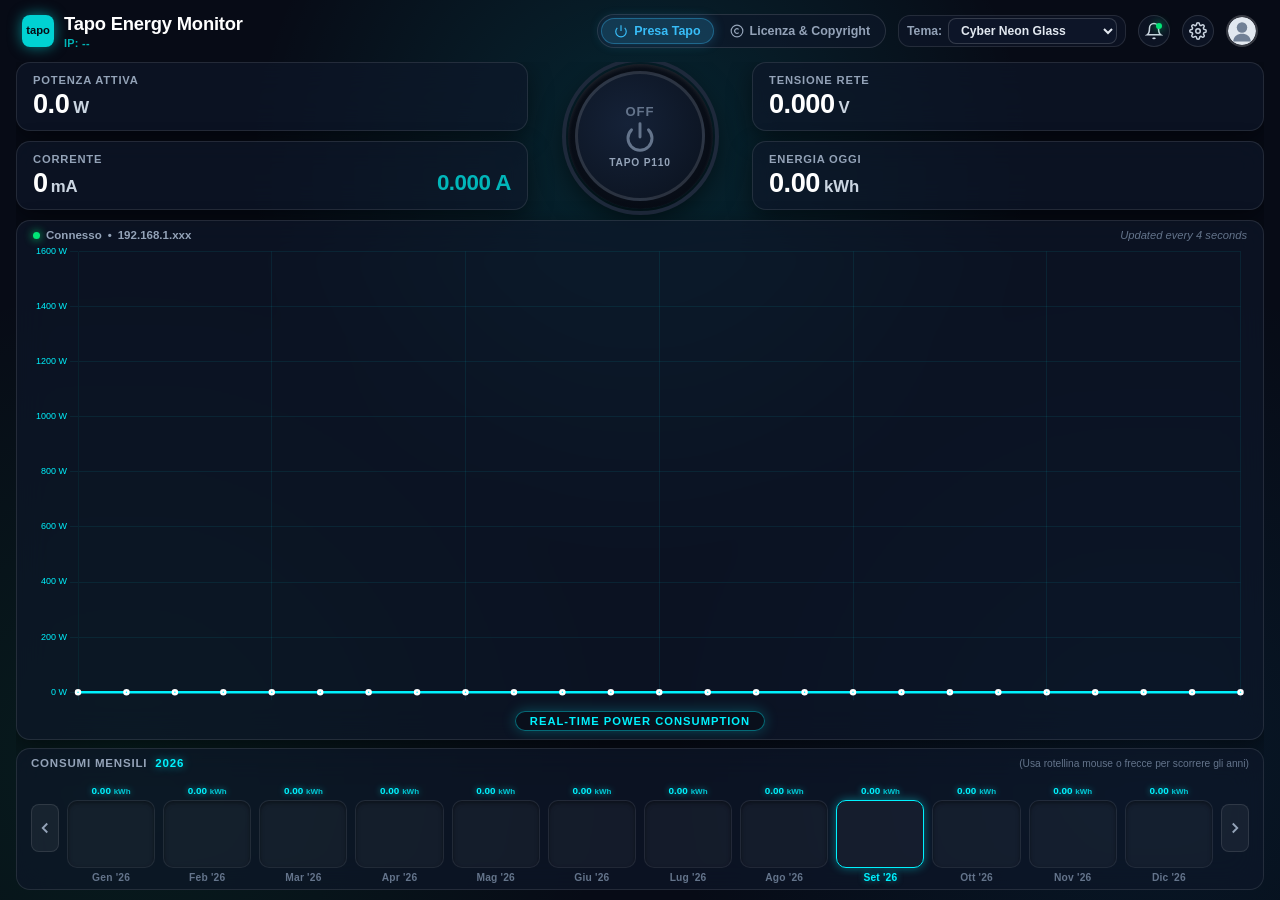
==== commit bac5c199: "Aggiornata interfaccia grafica" ====
--- a/static/index.html
+++ b/static/index.html
@@ -33,6 +33,18 @@
       </div>
 
       <div class="cyber-header-right">
+        <!-- Dashboard Scheda Switcher: Presa Tapo vs Licenza & Copyright -->
+        <div class="dashboard-nav-tabs">
+          <button type="button" class="dash-nav-tab active" data-target="tapo">
+            <svg width="14" height="14" viewBox="0 0 24 24" fill="none" stroke="currentColor" stroke-width="2"><path d="M18.36 6.64a9 9 0 1 1-12.73 0"></path><line x1="12" y1="2" x2="12" y2="12"></line></svg>
+            <span>Presa Tapo</span>
+          </button>
+          <button type="button" class="dash-nav-tab" data-target="copyright">
+            <svg width="14" height="14" viewBox="0 0 24 24" fill="none" stroke="currentColor" stroke-width="2"><circle cx="12" cy="12" r="10"></circle><path d="M14.83 9.17a4 4 0 1 0 0 5.66"></path></svg>
+            <span>Licenza &amp; Copyright</span>
+          </button>
+        </div>
+
         <!-- Theme Switcher -->
         <div class="theme-pill-select">
           <span>Tema:</span>
@@ -73,7 +85,9 @@
 
     <!-- Main Dashboard Container -->
     <div class="cyber-main-body">
-      <!-- Top Control Row: 2 Cards Left, Center Big Power Knob, 2 Cards Right -->
+      <!-- SCHEDA 1: PRESA TAPO P110 CONTROLLI & GRAFICI -->
+      <div class="tapo-dashboard-view active">
+        <!-- Top Control Row: 2 Cards Left, Center Big Power Knob, 2 Cards Right -->
       <section class="cyber-hero-row">
         <!-- Left 2 Cards Stacked -->
         <div class="cyber-metric-stack">
@@ -169,6 +183,161 @@
           </button>
         </div>
       </section>
+      </div>
+
+      <!-- SCHEDA 2: LICENZA & COPYRIGHT (DA README.MD) -->
+<div class="copyright-dashboard-panel" id="cyberCopyrightPanel">
+        <!-- Top Hero Banner Card -->
+        <div class="copyright-hero-card">
+          <div class="copyright-hero-info">
+            <div class="copyright-hero-badge">
+              <svg width="28" height="28" viewBox="0 0 24 24" fill="none" stroke="currentColor" stroke-width="2">
+                <circle cx="12" cy="12" r="10"></circle>
+                <path d="M14.83 9.17a4 4 0 1 0 0 5.66"></path>
+              </svg>
+            </div>
+            <div>
+              <div class="copyright-hero-title">Tapo P110 Control Center</div>
+              <div class="copyright-hero-sub">
+                <span>Created by <strong>Alex Lignola</strong></span> • 
+                <span>&copy; 2026 All rights reserved</span> • 
+                <span class="copyright-badge-tag tag-gpl">GNU GPL v3.0</span>
+                <span class="copyright-badge-tag">Open Source</span>
+              </div>
+            </div>
+          </div>
+          <div class="copyright-hero-actions">
+            <button type="button" class="btn-social-action btn-social-yt btn-open-ext-link" data-url="https://www.youtube.com/@AngoloInformatico" title="Canale YouTube Ufficiale">
+              <svg width="17" height="17" viewBox="0 0 24 24" fill="currentColor">
+                <path d="M23.498 6.186a3.016 3.016 0 0 0-2.122-2.136C19.505 3.545 12 3.545 12 3.545s-7.505 0-9.377.505A3.017 3.017 0 0 0 .502 6.186C0 8.07 0 12 0 12s0 3.93.502 5.814a3.016 3.016 0 0 0 2.122 2.136c1.871.505 9.376.505 9.376.505s7.505 0 9.377-.505a3.015 3.015 0 0 0 2.122-2.136C24 15.93 24 12 24 12s0-3.93-.502-5.814zM9.545 15.568V8.432L15.818 12l-6.273 3.568z"/>
+              </svg>
+              <span>YouTube: Angolo Informatico</span>
+            </button>
+            <button type="button" class="btn-social-action btn-social-gh btn-open-ext-link" data-url="https://github.com/AngoloInformatico" title="Profilo GitHub">
+              <svg width="17" height="17" viewBox="0 0 24 24" fill="currentColor">
+                <path d="M12 0C5.37 0 0 5.37 0 12c0 5.31 3.435 9.795 8.205 11.385.6.105.825-.255.825-.57 0-.285-.015-1.23-.015-2.235-3.015.555-3.795-.735-4.035-1.41-.135-.345-.72-1.41-1.23-1.695-.42-.225-1.02-.78-.015-.795.945-.015 1.62.87 1.845 1.23 1.08 1.815 2.805 1.305 3.495.99.105-.78.42-1.305.765-1.605-2.67-.3-5.46-1.335-5.46-5.925 0-1.305.465-2.385 1.23-3.225-.12-.3-.54-1.53.12-3.18 0 0 1.005-.315 3.3 1.23.96-.27 1.98-.405 3-.405s2.04.135 3 .405c2.295-1.56 3.3-1.23 3.3-1.23.66 1.65.24 2.88.12 3.18.765.84 1.23 1.905 1.23 3.225 0 4.605-2.805 5.625-5.475 5.925.435.375.81 1.095.81 2.22 0 1.605-.015 2.895-.015 3.3 0 .315.225.69.825.57A12.02 12.02 0 0 0 24 12c0-6.63-5.37-12-12-12z"/>
+              </svg>
+              <span>GitHub: AngoloInformatico</span>
+            </button>
+            <button type="button" class="btn-social-action btn-social-repo btn-open-ext-link" data-url="https://github.com/AngoloInformatico?tab=repositories" title="Tutti i Repository">
+              <svg width="17" height="17" viewBox="0 0 24 24" fill="none" stroke="currentColor" stroke-width="2">
+                <path d="M22 19a2 2 0 0 1-2 2H4a2 2 0 0 1-2-2V5a2 2 0 0 1 2-2h5l2 3h9a2 2 0 0 1 2 2z"></path>
+              </svg>
+              <span>Tutti i Repository</span>
+            </button>
+          </div>
+        </div>
+
+        <!-- Cards Grid con dettagli completi dal Readme.md -->
+        <div class="copyright-cards-grid">
+          <!-- Card 1: Licenza Ufficiale -->
+          <div class="copyright-card-item accent-green">
+            <div class="copyright-card-header">
+              <div class="copyright-card-icon" style="background: rgba(16, 185, 129, 0.15); color: #10b981;">📄</div>
+              <div>
+                <div class="copyright-card-label">LICENZA SOFTWARE &amp; DIRITTI</div>
+                <div class="copyright-card-title">GNU GPL v3.0</div>
+              </div>
+            </div>
+            <div class="copyright-card-text">
+              Rilasciato sotto licenza <strong>GNU General Public License v3.0</strong>. Sei libero di eseguire, studiare, condividere e migliorare questo software nel pieno rispetto dei principi del software libero.
+            </div>
+            <div class="copyright-license-box">
+              Created by Alex Lignola - &copy; 2026 Tapo P110 Control Center - All rights reserved.
+            </div>
+            <div class="copyright-card-footer">
+              <button type="button" class="btn-zima-action btn-zima-web btn-open-ext-link" data-url="https://www.gnu.org/licenses/gpl-3.0.html">
+                <span>Consulta Testo Licenza GPL v3</span>
+              </button>
+            </div>
+          </div>
+
+          <!-- Card 2: Autore & Community -->
+          <div class="copyright-card-item accent-cyan">
+            <div class="copyright-card-header">
+              <div class="copyright-card-icon" style="background: rgba(56, 189, 248, 0.15); color: #38bdf8;">👤</div>
+              <div>
+                <div class="copyright-card-label">SVILUPPATORE &amp; AUTORE</div>
+                <div class="copyright-card-title">Alex Lignola</div>
+              </div>
+            </div>
+            <div class="copyright-card-text">
+              Progetto ideato e sviluppato da <strong>Alex Lignola (Angolo Informatico)</strong>. Condiviso pubblicamente per la community domotica italiana e per tutti gli appassionati di home automation e fai-da-te tecnologico.
+            </div>
+            <div class="copyright-card-footer">
+              <button type="button" class="btn-zima-action btn-zima-web btn-open-ext-link" data-url="https://www.youtube.com/@AngoloInformatico">
+                <span>Guarda i Video su YouTube</span>
+              </button>
+            </div>
+          </div>
+
+          <!-- Card 3: Canale YouTube Angolo Informatico -->
+          <div class="copyright-card-item accent-red">
+            <div class="copyright-card-header">
+              <div class="copyright-card-icon" style="background: rgba(239, 68, 68, 0.15); color: #ef4444;">📺</div>
+              <div>
+                <div class="copyright-card-label">CANALE YOUTUBE</div>
+                <div class="copyright-card-title">Angolo Informatico</div>
+              </div>
+            </div>
+            <div class="copyright-card-text">
+              Video tutorial, progetti Python, guide su server Linux, ZimaOS, Docker, Home Assistant, domotica e recensioni di dispositivi smart. Iscriviti per non perdere i prossimi rilasci!
+            </div>
+            <div class="copyright-card-footer">
+              <button type="button" class="btn-zima-action btn-zima-shutdown btn-open-ext-link" data-url="https://www.youtube.com/@AngoloInformatico">
+                <span>Visita @AngoloInformatico</span>
+              </button>
+            </div>
+          </div>
+
+          <!-- Card 4: Progetti GitHub -->
+          <div class="copyright-card-item accent-purple">
+            <div class="copyright-card-header">
+              <div class="copyright-card-icon" style="background: rgba(192, 132, 252, 0.15); color: #c084fc;">🐙</div>
+              <div>
+                <div class="copyright-card-label">GITHUB REPOSITORIES</div>
+                <div class="copyright-card-title">@AngoloInformatico</div>
+              </div>
+            </div>
+            <div class="copyright-card-text">
+              Esplora tutti i repository ufficiali, gli script open-source, i sorgenti completi delle applicazioni e partecipa allo sviluppo segnalando issue o miglioramenti.
+            </div>
+            <div class="copyright-card-footer">
+              <button type="button" class="btn-zima-action btn-zima-reboot btn-open-ext-link" data-url="https://github.com/AngoloInformatico?tab=repositories">
+                <span>Esplora Repository</span>
+              </button>
+            </div>
+          </div>
+
+          <!-- Card 5: Stack Tecnologico -->
+          <div class="copyright-card-item accent-amber">
+            <div class="copyright-card-header">
+              <div class="copyright-card-icon" style="background: rgba(251, 191, 36, 0.15); color: #fbbf24;">⚡</div>
+              <div>
+                <div class="copyright-card-label">ARCHITETTURA &amp; MODULI</div>
+                <div class="copyright-card-title">Stack Tecnologico</div>
+              </div>
+            </div>
+            <div class="copyright-card-text">
+              Realizzato in <strong>Python 3.11+</strong>, backend reattivo asincrono con <strong>FastAPI</strong> &amp; <strong>Uvicorn</strong>, interfaccia desktop con <strong>PyWebView</strong> (Edge WebView2), grafici con <strong>Chart.js</strong> e connettori con <strong>python-kasa</strong>, <strong>tapo SDK</strong> e <strong>PyP100</strong>.
+            </div>
+          </div>
+
+          <!-- Card 6: Funzionalità e Integrazione -->
+          <div class="copyright-card-item accent-cyan">
+            <div class="copyright-card-header">
+              <div class="copyright-card-icon" style="background: rgba(56, 189, 248, 0.15); color: #38bdf8;">🛡️</div>
+              <div>
+                <div class="copyright-card-label">CARATTERISTICHE CHIAVE</div>
+                <div class="copyright-card-title">Controllo &amp; Monitoraggio</div>
+              </div>
+            </div>
+            <div class="copyright-card-text">
+              Include monitoraggio consumi (W, V, mA, kWh), gestione 3 temi dinamici, desktop widget compatto, profilo persistente su file e System Tray per Windows 11.
+            </div>
+          </div>
+        </div>
+      </div>
     </div>
   </div>
 
@@ -245,6 +414,18 @@
         </div>
 
         <div class="fluent-top-actions">
+          <!-- Dashboard Scheda Switcher: Presa Tapo vs Licenza & Copyright -->
+          <div class="dashboard-nav-tabs">
+            <button type="button" class="dash-nav-tab active" data-target="tapo">
+            <svg width="14" height="14" viewBox="0 0 24 24" fill="none" stroke="currentColor" stroke-width="2"><path d="M18.36 6.64a9 9 0 1 1-12.73 0"></path><line x1="12" y1="2" x2="12" y2="12"></line></svg>
+            <span>Presa Tapo</span>
+            </button>
+            <button type="button" class="dash-nav-tab" data-target="copyright">
+            <svg width="14" height="14" viewBox="0 0 24 24" fill="none" stroke="currentColor" stroke-width="2"><circle cx="12" cy="12" r="10"></circle><path d="M14.83 9.17a4 4 0 1 0 0 5.66"></path></svg>
+            <span>Licenza &amp; Copyright</span>
+            </button>
+          </div>
+
           <!-- Theme Switcher -->
           <div class="fluent-theme-select-box">
             <select class="select-theme-dropdown" data-role="theme-selector">
@@ -264,7 +445,9 @@
         </div>
       </header>
 
-      <!-- Row 1: 4 Horizontal Compact Cards Side-By-Side -->
+      <!-- SCHEDA 1: PRESA TAPO P110 FLUENT -->
+      <div class="tapo-dashboard-view active">
+        <!-- Row 1: 4 Horizontal Compact Cards Side-By-Side -->
       <div class="fluent-cards-row">
         <!-- Potenza Attiva con Micro Sparkline -->
         <div class="fluent-card fluent-card-power">
@@ -362,6 +545,161 @@
         </div>
         <div class="fluent-canvas-wrapper-monthly">
           <canvas id="fluentMonthlyChartCanvas"></canvas>
+        </div>
+      </div>
+      </div>
+
+      <!-- SCHEDA 2: LICENZA & COPYRIGHT (DA README.MD) -->
+<div class="copyright-dashboard-panel" id="fluentCopyrightPanel">
+        <!-- Top Hero Banner Card -->
+        <div class="copyright-hero-card">
+          <div class="copyright-hero-info">
+            <div class="copyright-hero-badge">
+              <svg width="28" height="28" viewBox="0 0 24 24" fill="none" stroke="currentColor" stroke-width="2">
+                <circle cx="12" cy="12" r="10"></circle>
+                <path d="M14.83 9.17a4 4 0 1 0 0 5.66"></path>
+              </svg>
+            </div>
+            <div>
+              <div class="copyright-hero-title">Tapo P110 Control Center</div>
+              <div class="copyright-hero-sub">
+                <span>Created by <strong>Alex Lignola</strong></span> • 
+                <span>&copy; 2026 All rights reserved</span> • 
+                <span class="copyright-badge-tag tag-gpl">GNU GPL v3.0</span>
+                <span class="copyright-badge-tag">Open Source</span>
+              </div>
+            </div>
+          </div>
+          <div class="copyright-hero-actions">
+            <button type="button" class="btn-social-action btn-social-yt btn-open-ext-link" data-url="https://www.youtube.com/@AngoloInformatico" title="Canale YouTube Ufficiale">
+              <svg width="17" height="17" viewBox="0 0 24 24" fill="currentColor">
+                <path d="M23.498 6.186a3.016 3.016 0 0 0-2.122-2.136C19.505 3.545 12 3.545 12 3.545s-7.505 0-9.377.505A3.017 3.017 0 0 0 .502 6.186C0 8.07 0 12 0 12s0 3.93.502 5.814a3.016 3.016 0 0 0 2.122 2.136c1.871.505 9.376.505 9.376.505s7.505 0 9.377-.505a3.015 3.015 0 0 0 2.122-2.136C24 15.93 24 12 24 12s0-3.93-.502-5.814zM9.545 15.568V8.432L15.818 12l-6.273 3.568z"/>
+              </svg>
+              <span>YouTube: Angolo Informatico</span>
+            </button>
+            <button type="button" class="btn-social-action btn-social-gh btn-open-ext-link" data-url="https://github.com/AngoloInformatico" title="Profilo GitHub">
+              <svg width="17" height="17" viewBox="0 0 24 24" fill="currentColor">
+                <path d="M12 0C5.37 0 0 5.37 0 12c0 5.31 3.435 9.795 8.205 11.385.6.105.825-.255.825-.57 0-.285-.015-1.23-.015-2.235-3.015.555-3.795-.735-4.035-1.41-.135-.345-.72-1.41-1.23-1.695-.42-.225-1.02-.78-.015-.795.945-.015 1.62.87 1.845 1.23 1.08 1.815 2.805 1.305 3.495.99.105-.78.42-1.305.765-1.605-2.67-.3-5.46-1.335-5.46-5.925 0-1.305.465-2.385 1.23-3.225-.12-.3-.54-1.53.12-3.18 0 0 1.005-.315 3.3 1.23.96-.27 1.98-.405 3-.405s2.04.135 3 .405c2.295-1.56 3.3-1.23 3.3-1.23.66 1.65.24 2.88.12 3.18.765.84 1.23 1.905 1.23 3.225 0 4.605-2.805 5.625-5.475 5.925.435.375.81 1.095.81 2.22 0 1.605-.015 2.895-.015 3.3 0 .315.225.69.825.57A12.02 12.02 0 0 0 24 12c0-6.63-5.37-12-12-12z"/>
+              </svg>
+              <span>GitHub: AngoloInformatico</span>
+            </button>
+            <button type="button" class="btn-social-action btn-social-repo btn-open-ext-link" data-url="https://github.com/AngoloInformatico?tab=repositories" title="Tutti i Repository">
+              <svg width="17" height="17" viewBox="0 0 24 24" fill="none" stroke="currentColor" stroke-width="2">
+                <path d="M22 19a2 2 0 0 1-2 2H4a2 2 0 0 1-2-2V5a2 2 0 0 1 2-2h5l2 3h9a2 2 0 0 1 2 2z"></path>
+              </svg>
+              <span>Tutti i Repository</span>
+            </button>
+          </div>
+        </div>
+
+        <!-- Cards Grid con dettagli completi dal Readme.md -->
+        <div class="copyright-cards-grid">
+          <!-- Card 1: Licenza Ufficiale -->
+          <div class="copyright-card-item accent-green">
+            <div class="copyright-card-header">
+              <div class="copyright-card-icon" style="background: rgba(16, 185, 129, 0.15); color: #10b981;">📄</div>
+              <div>
+                <div class="copyright-card-label">LICENZA SOFTWARE &amp; DIRITTI</div>
+                <div class="copyright-card-title">GNU GPL v3.0</div>
+              </div>
+            </div>
+            <div class="copyright-card-text">
+              Rilasciato sotto licenza <strong>GNU General Public License v3.0</strong>. Sei libero di eseguire, studiare, condividere e migliorare questo software nel pieno rispetto dei principi del software libero.
+            </div>
+            <div class="copyright-license-box">
+              Created by Alex Lignola - &copy; 2026 Tapo P110 Control Center - All rights reserved.
+            </div>
+            <div class="copyright-card-footer">
+              <button type="button" class="btn-zima-action btn-zima-web btn-open-ext-link" data-url="https://www.gnu.org/licenses/gpl-3.0.html">
+                <span>Consulta Testo Licenza GPL v3</span>
+              </button>
+            </div>
+          </div>
+
+          <!-- Card 2: Autore & Community -->
+          <div class="copyright-card-item accent-cyan">
+            <div class="copyright-card-header">
+              <div class="copyright-card-icon" style="background: rgba(56, 189, 248, 0.15); color: #38bdf8;">👤</div>
+              <div>
+                <div class="copyright-card-label">SVILUPPATORE &amp; AUTORE</div>
+                <div class="copyright-card-title">Alex Lignola</div>
+              </div>
+            </div>
+            <div class="copyright-card-text">
+              Progetto ideato e sviluppato da <strong>Alex Lignola (Angolo Informatico)</strong>. Condiviso pubblicamente per la community domotica italiana e per tutti gli appassionati di home automation e fai-da-te tecnologico.
+            </div>
+            <div class="copyright-card-footer">
+              <button type="button" class="btn-zima-action btn-zima-web btn-open-ext-link" data-url="https://www.youtube.com/@AngoloInformatico">
+                <span>Guarda i Video su YouTube</span>
+              </button>
+            </div>
+          </div>
+
+          <!-- Card 3: Canale YouTube Angolo Informatico -->
+          <div class="copyright-card-item accent-red">
+            <div class="copyright-card-header">
+              <div class="copyright-card-icon" style="background: rgba(239, 68, 68, 0.15); color: #ef4444;">📺</div>
+              <div>
+                <div class="copyright-card-label">CANALE YOUTUBE</div>
+                <div class="copyright-card-title">Angolo Informatico</div>
+              </div>
+            </div>
+            <div class="copyright-card-text">
+              Video tutorial, progetti Python, guide su server Linux, ZimaOS, Docker, Home Assistant, domotica e recensioni di dispositivi smart. Iscriviti per non perdere i prossimi rilasci!
+            </div>
+            <div class="copyright-card-footer">
+              <button type="button" class="btn-zima-action btn-zima-shutdown btn-open-ext-link" data-url="https://www.youtube.com/@AngoloInformatico">
+                <span>Visita @AngoloInformatico</span>
+              </button>
+            </div>
+          </div>
+
+          <!-- Card 4: Progetti GitHub -->
+          <div class="copyright-card-item accent-purple">
+            <div class="copyright-card-header">
+              <div class="copyright-card-icon" style="background: rgba(192, 132, 252, 0.15); color: #c084fc;">🐙</div>
+              <div>
+                <div class="copyright-card-label">GITHUB REPOSITORIES</div>
+                <div class="copyright-card-title">@AngoloInformatico</div>
+              </div>
+            </div>
+            <div class="copyright-card-text">
+              Esplora tutti i repository ufficiali, gli script open-source, i sorgenti completi delle applicazioni e partecipa allo sviluppo segnalando issue o miglioramenti.
+            </div>
+            <div class="copyright-card-footer">
+              <button type="button" class="btn-zima-action btn-zima-reboot btn-open-ext-link" data-url="https://github.com/AngoloInformatico?tab=repositories">
+                <span>Esplora Repository</span>
+              </button>
+            </div>
+          </div>
+
+          <!-- Card 5: Stack Tecnologico -->
+          <div class="copyright-card-item accent-amber">
+            <div class="copyright-card-header">
+              <div class="copyright-card-icon" style="background: rgba(251, 191, 36, 0.15); color: #fbbf24;">⚡</div>
+              <div>
+                <div class="copyright-card-label">ARCHITETTURA &amp; MODULI</div>
+                <div class="copyright-card-title">Stack Tecnologico</div>
+              </div>
+            </div>
+            <div class="copyright-card-text">
+              Realizzato in <strong>Python 3.11+</strong>, backend reattivo asincrono con <strong>FastAPI</strong> &amp; <strong>Uvicorn</strong>, interfaccia desktop con <strong>PyWebView</strong> (Edge WebView2), grafici con <strong>Chart.js</strong> e connettori con <strong>python-kasa</strong>, <strong>tapo SDK</strong> e <strong>PyP100</strong>.
+            </div>
+          </div>
+
+          <!-- Card 6: Funzionalità e Integrazione -->
+          <div class="copyright-card-item accent-cyan">
+            <div class="copyright-card-header">
+              <div class="copyright-card-icon" style="background: rgba(56, 189, 248, 0.15); color: #38bdf8;">🛡️</div>
+              <div>
+                <div class="copyright-card-label">CARATTERISTICHE CHIAVE</div>
+                <div class="copyright-card-title">Controllo &amp; Monitoraggio</div>
+              </div>
+            </div>
+            <div class="copyright-card-text">
+              Include monitoraggio consumi (W, V, mA, kWh), gestione 3 temi dinamici, desktop widget compatto, profilo persistente su file e System Tray per Windows 11.
+            </div>
+          </div>
         </div>
       </div>
     </section>
@@ -381,6 +719,18 @@
       </div>
 
       <div class="cockpit-header-right">
+        <!-- Dashboard Scheda Switcher: Presa Tapo vs Licenza & Copyright -->
+        <div class="dashboard-nav-tabs">
+          <button type="button" class="dash-nav-tab active" data-target="tapo">
+            <svg width="14" height="14" viewBox="0 0 24 24" fill="none" stroke="currentColor" stroke-width="2"><path d="M18.36 6.64a9 9 0 1 1-12.73 0"></path><line x1="12" y1="2" x2="12" y2="12"></line></svg>
+            <span>Presa Tapo</span>
+          </button>
+          <button type="button" class="dash-nav-tab" data-target="copyright">
+            <svg width="14" height="14" viewBox="0 0 24 24" fill="none" stroke="currentColor" stroke-width="2"><circle cx="12" cy="12" r="10"></circle><path d="M14.83 9.17a4 4 0 1 0 0 5.66"></path></svg>
+            <span>Licenza &amp; Copyright</span>
+          </button>
+        </div>
+
         <div class="cockpit-select-box">
           <span class="cockpit-label">THEME:</span>
           <select class="select-theme-dropdown" data-role="theme-selector">
@@ -396,6 +746,8 @@
       </div>
     </header>
 
+    <!-- SCHEDA 1: PRESA TAPO P110 COCKPIT -->
+    <div class="tapo-dashboard-view active">
     <!-- Top Row: Radial Semi-Circular Gauges + Center Turbine Power Dial -->
     <div class="cockpit-gauges-row">
       <!-- Gauge 1: Potenza Attiva (Valori SOPRA al v-meter) -->
@@ -528,6 +880,161 @@
         <button class="cockpit-arrow-btn btn-month-next" id="btnCockpitNextMonth" title="Mese/Anno Successivo">›</button>
       </div>
     </div>
+    </div>
+
+    <!-- SCHEDA 2: LICENZA & COPYRIGHT (DA README.MD) -->
+<div class="copyright-dashboard-panel" id="cockpitCopyrightPanel">
+        <!-- Top Hero Banner Card -->
+        <div class="copyright-hero-card">
+          <div class="copyright-hero-info">
+            <div class="copyright-hero-badge">
+              <svg width="28" height="28" viewBox="0 0 24 24" fill="none" stroke="currentColor" stroke-width="2">
+                <circle cx="12" cy="12" r="10"></circle>
+                <path d="M14.83 9.17a4 4 0 1 0 0 5.66"></path>
+              </svg>
+            </div>
+            <div>
+              <div class="copyright-hero-title">Tapo P110 Control Center</div>
+              <div class="copyright-hero-sub">
+                <span>Created by <strong>Alex Lignola</strong></span> • 
+                <span>&copy; 2026 All rights reserved</span> • 
+                <span class="copyright-badge-tag tag-gpl">GNU GPL v3.0</span>
+                <span class="copyright-badge-tag">Open Source</span>
+              </div>
+            </div>
+          </div>
+          <div class="copyright-hero-actions">
+            <button type="button" class="btn-social-action btn-social-yt btn-open-ext-link" data-url="https://www.youtube.com/@AngoloInformatico" title="Canale YouTube Ufficiale">
+              <svg width="17" height="17" viewBox="0 0 24 24" fill="currentColor">
+                <path d="M23.498 6.186a3.016 3.016 0 0 0-2.122-2.136C19.505 3.545 12 3.545 12 3.545s-7.505 0-9.377.505A3.017 3.017 0 0 0 .502 6.186C0 8.07 0 12 0 12s0 3.93.502 5.814a3.016 3.016 0 0 0 2.122 2.136c1.871.505 9.376.505 9.376.505s7.505 0 9.377-.505a3.015 3.015 0 0 0 2.122-2.136C24 15.93 24 12 24 12s0-3.93-.502-5.814zM9.545 15.568V8.432L15.818 12l-6.273 3.568z"/>
+              </svg>
+              <span>YouTube: Angolo Informatico</span>
+            </button>
+            <button type="button" class="btn-social-action btn-social-gh btn-open-ext-link" data-url="https://github.com/AngoloInformatico" title="Profilo GitHub">
+              <svg width="17" height="17" viewBox="0 0 24 24" fill="currentColor">
+                <path d="M12 0C5.37 0 0 5.37 0 12c0 5.31 3.435 9.795 8.205 11.385.6.105.825-.255.825-.57 0-.285-.015-1.23-.015-2.235-3.015.555-3.795-.735-4.035-1.41-.135-.345-.72-1.41-1.23-1.695-.42-.225-1.02-.78-.015-.795.945-.015 1.62.87 1.845 1.23 1.08 1.815 2.805 1.305 3.495.99.105-.78.42-1.305.765-1.605-2.67-.3-5.46-1.335-5.46-5.925 0-1.305.465-2.385 1.23-3.225-.12-.3-.54-1.53.12-3.18 0 0 1.005-.315 3.3 1.23.96-.27 1.98-.405 3-.405s2.04.135 3 .405c2.295-1.56 3.3-1.23 3.3-1.23.66 1.65.24 2.88.12 3.18.765.84 1.23 1.905 1.23 3.225 0 4.605-2.805 5.625-5.475 5.925.435.375.81 1.095.81 2.22 0 1.605-.015 2.895-.015 3.3 0 .315.225.69.825.57A12.02 12.02 0 0 0 24 12c0-6.63-5.37-12-12-12z"/>
+              </svg>
+              <span>GitHub: AngoloInformatico</span>
+            </button>
+            <button type="button" class="btn-social-action btn-social-repo btn-open-ext-link" data-url="https://github.com/AngoloInformatico?tab=repositories" title="Tutti i Repository">
+              <svg width="17" height="17" viewBox="0 0 24 24" fill="none" stroke="currentColor" stroke-width="2">
+                <path d="M22 19a2 2 0 0 1-2 2H4a2 2 0 0 1-2-2V5a2 2 0 0 1 2-2h5l2 3h9a2 2 0 0 1 2 2z"></path>
+              </svg>
+              <span>Tutti i Repository</span>
+            </button>
+          </div>
+        </div>
+
+        <!-- Cards Grid con dettagli completi dal Readme.md -->
+        <div class="copyright-cards-grid">
+          <!-- Card 1: Licenza Ufficiale -->
+          <div class="copyright-card-item accent-green">
+            <div class="copyright-card-header">
+              <div class="copyright-card-icon" style="background: rgba(16, 185, 129, 0.15); color: #10b981;">📄</div>
+              <div>
+                <div class="copyright-card-label">LICENZA SOFTWARE &amp; DIRITTI</div>
+                <div class="copyright-card-title">GNU GPL v3.0</div>
+              </div>
+            </div>
+            <div class="copyright-card-text">
+              Rilasciato sotto licenza <strong>GNU General Public License v3.0</strong>. Sei libero di eseguire, studiare, condividere e migliorare questo software nel pieno rispetto dei principi del software libero.
+            </div>
+            <div class="copyright-license-box">
+              Created by Alex Lignola - &copy; 2026 Tapo P110 Control Center - All rights reserved.
+            </div>
+            <div class="copyright-card-footer">
+              <button type="button" class="btn-zima-action btn-zima-web btn-open-ext-link" data-url="https://www.gnu.org/licenses/gpl-3.0.html">
+                <span>Consulta Testo Licenza GPL v3</span>
+              </button>
+            </div>
+          </div>
+
+          <!-- Card 2: Autore & Community -->
+          <div class="copyright-card-item accent-cyan">
+            <div class="copyright-card-header">
+              <div class="copyright-card-icon" style="background: rgba(56, 189, 248, 0.15); color: #38bdf8;">👤</div>
+              <div>
+                <div class="copyright-card-label">SVILUPPATORE &amp; AUTORE</div>
+                <div class="copyright-card-title">Alex Lignola</div>
+              </div>
+            </div>
+            <div class="copyright-card-text">
+              Progetto ideato e sviluppato da <strong>Alex Lignola (Angolo Informatico)</strong>. Condiviso pubblicamente per la community domotica italiana e per tutti gli appassionati di home automation e fai-da-te tecnologico.
+            </div>
+            <div class="copyright-card-footer">
+              <button type="button" class="btn-zima-action btn-zima-web btn-open-ext-link" data-url="https://www.youtube.com/@AngoloInformatico">
+                <span>Guarda i Video su YouTube</span>
+              </button>
+            </div>
+          </div>
+
+          <!-- Card 3: Canale YouTube Angolo Informatico -->
+          <div class="copyright-card-item accent-red">
+            <div class="copyright-card-header">
+              <div class="copyright-card-icon" style="background: rgba(239, 68, 68, 0.15); color: #ef4444;">📺</div>
+              <div>
+                <div class="copyright-card-label">CANALE YOUTUBE</div>
+                <div class="copyright-card-title">Angolo Informatico</div>
+              </div>
+            </div>
+            <div class="copyright-card-text">
+              Video tutorial, progetti Python, guide su server Linux, ZimaOS, Docker, Home Assistant, domotica e recensioni di dispositivi smart. Iscriviti per non perdere i prossimi rilasci!
+            </div>
+            <div class="copyright-card-footer">
+              <button type="button" class="btn-zima-action btn-zima-shutdown btn-open-ext-link" data-url="https://www.youtube.com/@AngoloInformatico">
+                <span>Visita @AngoloInformatico</span>
+              </button>
+            </div>
+          </div>
+
+          <!-- Card 4: Progetti GitHub -->
+          <div class="copyright-card-item accent-purple">
+            <div class="copyright-card-header">
+              <div class="copyright-card-icon" style="background: rgba(192, 132, 252, 0.15); color: #c084fc;">🐙</div>
+              <div>
+                <div class="copyright-card-label">GITHUB REPOSITORIES</div>
+                <div class="copyright-card-title">@AngoloInformatico</div>
+              </div>
+            </div>
+            <div class="copyright-card-text">
+              Esplora tutti i repository ufficiali, gli script open-source, i sorgenti completi delle applicazioni e partecipa allo sviluppo segnalando issue o miglioramenti.
+            </div>
+            <div class="copyright-card-footer">
+              <button type="button" class="btn-zima-action btn-zima-reboot btn-open-ext-link" data-url="https://github.com/AngoloInformatico?tab=repositories">
+                <span>Esplora Repository</span>
+              </button>
+            </div>
+          </div>
+
+          <!-- Card 5: Stack Tecnologico -->
+          <div class="copyright-card-item accent-amber">
+            <div class="copyright-card-header">
+              <div class="copyright-card-icon" style="background: rgba(251, 191, 36, 0.15); color: #fbbf24;">⚡</div>
+              <div>
+                <div class="copyright-card-label">ARCHITETTURA &amp; MODULI</div>
+                <div class="copyright-card-title">Stack Tecnologico</div>
+              </div>
+            </div>
+            <div class="copyright-card-text">
+              Realizzato in <strong>Python 3.11+</strong>, backend reattivo asincrono con <strong>FastAPI</strong> &amp; <strong>Uvicorn</strong>, interfaccia desktop con <strong>PyWebView</strong> (Edge WebView2), grafici con <strong>Chart.js</strong> e connettori con <strong>python-kasa</strong>, <strong>tapo SDK</strong> e <strong>PyP100</strong>.
+            </div>
+          </div>
+
+          <!-- Card 6: Funzionalità e Integrazione -->
+          <div class="copyright-card-item accent-cyan">
+            <div class="copyright-card-header">
+              <div class="copyright-card-icon" style="background: rgba(56, 189, 248, 0.15); color: #38bdf8;">🛡️</div>
+              <div>
+                <div class="copyright-card-label">CARATTERISTICHE CHIAVE</div>
+                <div class="copyright-card-title">Controllo &amp; Monitoraggio</div>
+              </div>
+            </div>
+            <div class="copyright-card-text">
+              Include monitoraggio consumi (W, V, mA, kWh), gestione 3 temi dinamici, desktop widget compatto, profilo persistente su file e System Tray per Windows 11.
+            </div>
+          </div>
+        </div>
+      </div>
   </div>
 
 
--- a/static/css/base.css
+++ b/static/css/base.css
@@ -406,3 +406,345 @@
   font-weight: 500;
   color: #f1f5f9;
 }
+
+
+/* =========================================================================
+   DASHBOARD VIEWS CONTAINER (Tapo vs Copyright)
+   ========================================================================= */
+.tapo-dashboard-view {
+  display: flex;
+  flex-direction: column;
+  gap: inherit;
+  width: 100%;
+  flex: 1 1 0;
+  min-height: 0;
+  height: 100%;
+  overflow: hidden;
+}
+
+.tapo-dashboard-view.hidden {
+  display: none !important;
+}
+
+/* =========================================================================
+   DASHBOARD NAVIGATION TABS (Presa Tapo / Licenza & Copyright)
+   ========================================================================= */
+.dashboard-nav-tabs {
+  display: flex;
+  align-items: center;
+  background: rgba(15, 23, 42, 0.65);
+  border: 1px solid rgba(255, 255, 255, 0.12);
+  border-radius: 20px;
+  padding: 3px;
+  gap: 4px;
+}
+
+.dash-nav-tab {
+  background: transparent;
+  border: none;
+  color: #94a3b8;
+  font-size: 0.78rem;
+  font-weight: 700;
+  padding: 5px 12px;
+  border-radius: 16px;
+  cursor: pointer;
+  display: flex;
+  align-items: center;
+  gap: 6px;
+  transition: all 0.2s ease;
+}
+
+.dash-nav-tab:hover {
+  color: #ffffff;
+}
+
+.dash-nav-tab.active {
+  background: rgba(56, 189, 248, 0.2);
+  color: #38bdf8;
+  box-shadow: 0 0 12px rgba(56, 189, 248, 0.25);
+  border: 1px solid rgba(56, 189, 248, 0.35);
+}
+
+/* =========================================================================
+   ACTION BUTTONS PER SCHEDE E CARD
+   ========================================================================= */
+.btn-zima-action {
+  padding: 8px 14px;
+  border-radius: 10px;
+  font-size: 0.78rem;
+  font-weight: 700;
+  cursor: pointer;
+  display: flex;
+  align-items: center;
+  gap: 6px;
+  transition: all 0.2s ease;
+  border: 1px solid transparent;
+}
+
+.btn-zima-web {
+  background: rgba(56, 189, 248, 0.15);
+  border-color: rgba(56, 189, 248, 0.35);
+  color: #38bdf8;
+}
+.btn-zima-web:hover {
+  background: rgba(56, 189, 248, 0.3);
+  color: #ffffff;
+  box-shadow: 0 0 12px rgba(56, 189, 248, 0.4);
+}
+
+.btn-zima-reboot {
+  background: rgba(251, 191, 36, 0.15);
+  border-color: rgba(251, 191, 36, 0.35);
+  color: #fbbf24;
+}
+.btn-zima-reboot:hover {
+  background: rgba(251, 191, 36, 0.3);
+  color: #ffffff;
+}
+
+.btn-zima-shutdown,
+.btn-zima-poweroff {
+  background: rgba(239, 68, 68, 0.15);
+  border-color: rgba(239, 68, 68, 0.35);
+  color: #f87171;
+}
+.btn-zima-shutdown:hover,
+.btn-zima-poweroff:hover {
+  background: rgba(239, 68, 68, 0.3);
+  color: #ffffff;
+  box-shadow: 0 0 12px rgba(239, 68, 68, 0.4);
+}
+
+/* =========================================================================
+   SCHEDA COPYRIGHT & INFO (Ricavata da Readme.md)
+   ========================================================================= */
+.copyright-dashboard-panel {
+  display: none;
+  flex-direction: column;
+  gap: 16px;
+  padding: 16px 20px;
+  width: 100%;
+  flex: 1;
+  overflow-y: auto;
+}
+
+.copyright-dashboard-panel.active {
+  display: flex !important;
+}
+
+.copyright-hero-card {
+  background: radial-gradient(135% 100% at 50% 0%, rgba(30, 41, 59, 0.85) 0%, rgba(15, 23, 42, 0.95) 100%);
+  border: 1.5px solid rgba(56, 189, 248, 0.3);
+  border-radius: 16px;
+  padding: 18px 24px;
+  display: flex;
+  align-items: center;
+  justify-content: space-between;
+  box-shadow: 0 8px 30px rgba(0, 0, 0, 0.5);
+  flex-wrap: wrap;
+  gap: 16px;
+}
+
+.copyright-hero-info {
+  display: flex;
+  align-items: center;
+  gap: 16px;
+}
+
+.copyright-hero-badge {
+  width: 52px;
+  height: 52px;
+  border-radius: 14px;
+  background: rgba(14, 165, 233, 0.15);
+  border: 1.5px solid rgba(56, 189, 248, 0.4);
+  display: flex;
+  align-items: center;
+  justify-content: center;
+  color: #38bdf8;
+  flex-shrink: 0;
+}
+
+.copyright-hero-title {
+  font-size: 1.35rem;
+  font-weight: 800;
+  color: #f8fafc;
+  letter-spacing: -0.02em;
+}
+
+.copyright-hero-sub {
+  font-size: 0.85rem;
+  color: #94a3b8;
+  display: flex;
+  align-items: center;
+  gap: 8px;
+  margin-top: 3px;
+  flex-wrap: wrap;
+}
+
+.copyright-badge-tag {
+  display: inline-flex;
+  align-items: center;
+  gap: 4px;
+  padding: 2px 8px;
+  border-radius: 6px;
+  font-size: 0.72rem;
+  font-weight: 700;
+  background: rgba(56, 189, 248, 0.12);
+  border: 1px solid rgba(56, 189, 248, 0.3);
+  color: #38bdf8;
+}
+
+.copyright-badge-tag.tag-gpl {
+  background: rgba(16, 185, 129, 0.12);
+  border-color: rgba(16, 185, 129, 0.3);
+  color: #34d399;
+}
+
+.copyright-hero-actions {
+  display: flex;
+  align-items: center;
+  gap: 10px;
+  flex-wrap: wrap;
+}
+
+.btn-social-action {
+  padding: 8px 16px;
+  border-radius: 10px;
+  font-size: 0.8rem;
+  font-weight: 700;
+  cursor: pointer;
+  display: inline-flex;
+  align-items: center;
+  gap: 8px;
+  transition: all 0.2s ease;
+  border: 1px solid transparent;
+  text-decoration: none;
+}
+
+.btn-social-yt {
+  background: rgba(239, 68, 68, 0.15);
+  border-color: rgba(239, 68, 68, 0.4);
+  color: #f87171;
+}
+.btn-social-yt:hover {
+  background: rgba(239, 68, 68, 0.3);
+  color: #ffffff;
+  box-shadow: 0 0 14px rgba(239, 68, 68, 0.5);
+  transform: translateY(-1px);
+}
+
+.btn-social-gh {
+  background: rgba(255, 255, 255, 0.08);
+  border-color: rgba(255, 255, 255, 0.2);
+  color: #f1f5f9;
+}
+.btn-social-gh:hover {
+  background: rgba(255, 255, 255, 0.18);
+  border-color: rgba(255, 255, 255, 0.4);
+  transform: translateY(-1px);
+}
+
+.btn-social-repo {
+  background: rgba(168, 85, 247, 0.15);
+  border-color: rgba(168, 85, 247, 0.4);
+  color: #c084fc;
+}
+.btn-social-repo:hover {
+  background: rgba(168, 85, 247, 0.3);
+  color: #ffffff;
+  box-shadow: 0 0 14px rgba(168, 85, 247, 0.5);
+  transform: translateY(-1px);
+}
+
+.copyright-cards-grid {
+  display: grid;
+  grid-template-columns: repeat(auto-fit, minmax(280px, 1fr));
+  gap: 14px;
+}
+
+.copyright-card-item {
+  background: rgba(15, 23, 42, 0.75);
+  border: 1.2px solid rgba(255, 255, 255, 0.08);
+  border-radius: 14px;
+  padding: 16px 18px;
+  display: flex;
+  flex-direction: column;
+  gap: 10px;
+  backdrop-filter: blur(16px);
+  position: relative;
+  overflow: hidden;
+  transition: transform 0.2s, border-color 0.2s;
+}
+
+.copyright-card-item:hover {
+  transform: translateY(-2px);
+  border-color: rgba(56, 189, 248, 0.35);
+}
+
+.copyright-card-item::before {
+  content: '';
+  position: absolute;
+  top: 0; left: 0; right: 0;
+  height: 3px;
+}
+
+.copyright-card-item.accent-cyan::before   { background: linear-gradient(90deg, transparent, #38bdf8, transparent); }
+.copyright-card-item.accent-green::before  { background: linear-gradient(90deg, transparent, #10b981, transparent); }
+.copyright-card-item.accent-purple::before { background: linear-gradient(90deg, transparent, #c084fc, transparent); }
+.copyright-card-item.accent-red::before    { background: linear-gradient(90deg, transparent, #ef4444, transparent); }
+.copyright-card-item.accent-amber::before  { background: linear-gradient(90deg, transparent, #fbbf24, transparent); }
+
+.copyright-card-header {
+  display: flex;
+  align-items: center;
+  gap: 10px;
+}
+
+.copyright-card-icon {
+  width: 32px;
+  height: 32px;
+  border-radius: 8px;
+  display: flex;
+  align-items: center;
+  justify-content: center;
+  font-size: 1rem;
+}
+
+.copyright-card-label {
+  font-size: 0.72rem;
+  font-weight: 700;
+  color: #8da2c4;
+  text-transform: uppercase;
+  letter-spacing: 0.5px;
+}
+
+.copyright-card-title {
+  font-size: 1.15rem;
+  font-weight: 800;
+  color: #f8fafc;
+}
+
+.copyright-card-text {
+  font-size: 0.82rem;
+  color: #cbd5e1;
+  line-height: 1.5;
+}
+
+.copyright-license-box {
+  background: rgba(0, 0, 0, 0.35);
+  border: 1px solid rgba(255, 255, 255, 0.08);
+  border-radius: 8px;
+  padding: 10px 12px;
+  font-family: 'Consolas', 'Courier New', monospace;
+  font-size: 0.78rem;
+  color: #e2e8f0;
+  line-height: 1.4;
+}
+
+.copyright-card-footer {
+  margin-top: auto;
+  padding-top: 6px;
+  display: flex;
+  align-items: center;
+  gap: 8px;
+}
--- a/static/css/theme-cyber.css
+++ b/static/css/theme-cyber.css
@@ -137,20 +137,21 @@
 .cyber-main-body {
   display: flex;
   flex-direction: column;
-  gap: 10px;
-  flex: 1;
+  gap: 8px;
+  flex: 1 1 0;
   min-height: 0;
+  overflow: hidden;
 }
 
 /* Top Hero: 2 Cards Left, Center Knob, 2 Cards Right */
 .cyber-hero-row {
   display: grid;
   grid-template-columns: 1fr 200px 1fr;
-  gap: 14px;
-  align-items: center;
-  height: 155px;
+  gap: 12px;
+  align-items: center;
+  height: 148px;
   flex-shrink: 0;
-  margin-bottom: 6px;
+  margin-bottom: 2px;
 }
 
 .cyber-metric-stack {
@@ -338,13 +339,14 @@
   border: 1px solid rgba(255, 255, 255, 0.1);
   border-radius: 14px;
   backdrop-filter: blur(16px);
-  padding: 10px 16px 8px;
+  padding: 8px 16px 6px;
   display: flex;
   flex-direction: column;
   box-shadow: 0 8px 24px rgba(0, 0, 0, 0.45);
-  flex: 1.1;
-  min-height: 140px;
+  flex: 1 1 0;
+  min-height: 120px;
   position: relative;
+  overflow: hidden;
 }
 
 .cyber-waveform-meta {
@@ -353,6 +355,7 @@
   align-items: center;
   font-size: 0.72rem;
   color: #94a3b8;
+  flex-shrink: 0;
 }
 
 .cyber-sub-status {
@@ -377,14 +380,18 @@
 }
 
 .cyber-chart-wrapper {
-  flex: 1;
+  flex: 1 1 0;
   width: 100%;
   position: relative;
-  min-height: 90px;
-  margin-top: 4px;
+  min-height: 0;
+  overflow: hidden;
+  margin-top: 2px;
 }
 
 .cyber-chart-wrapper canvas {
+  position: absolute !important;
+  top: 0;
+  left: 0;
   width: 100% !important;
   height: 100% !important;
 }
